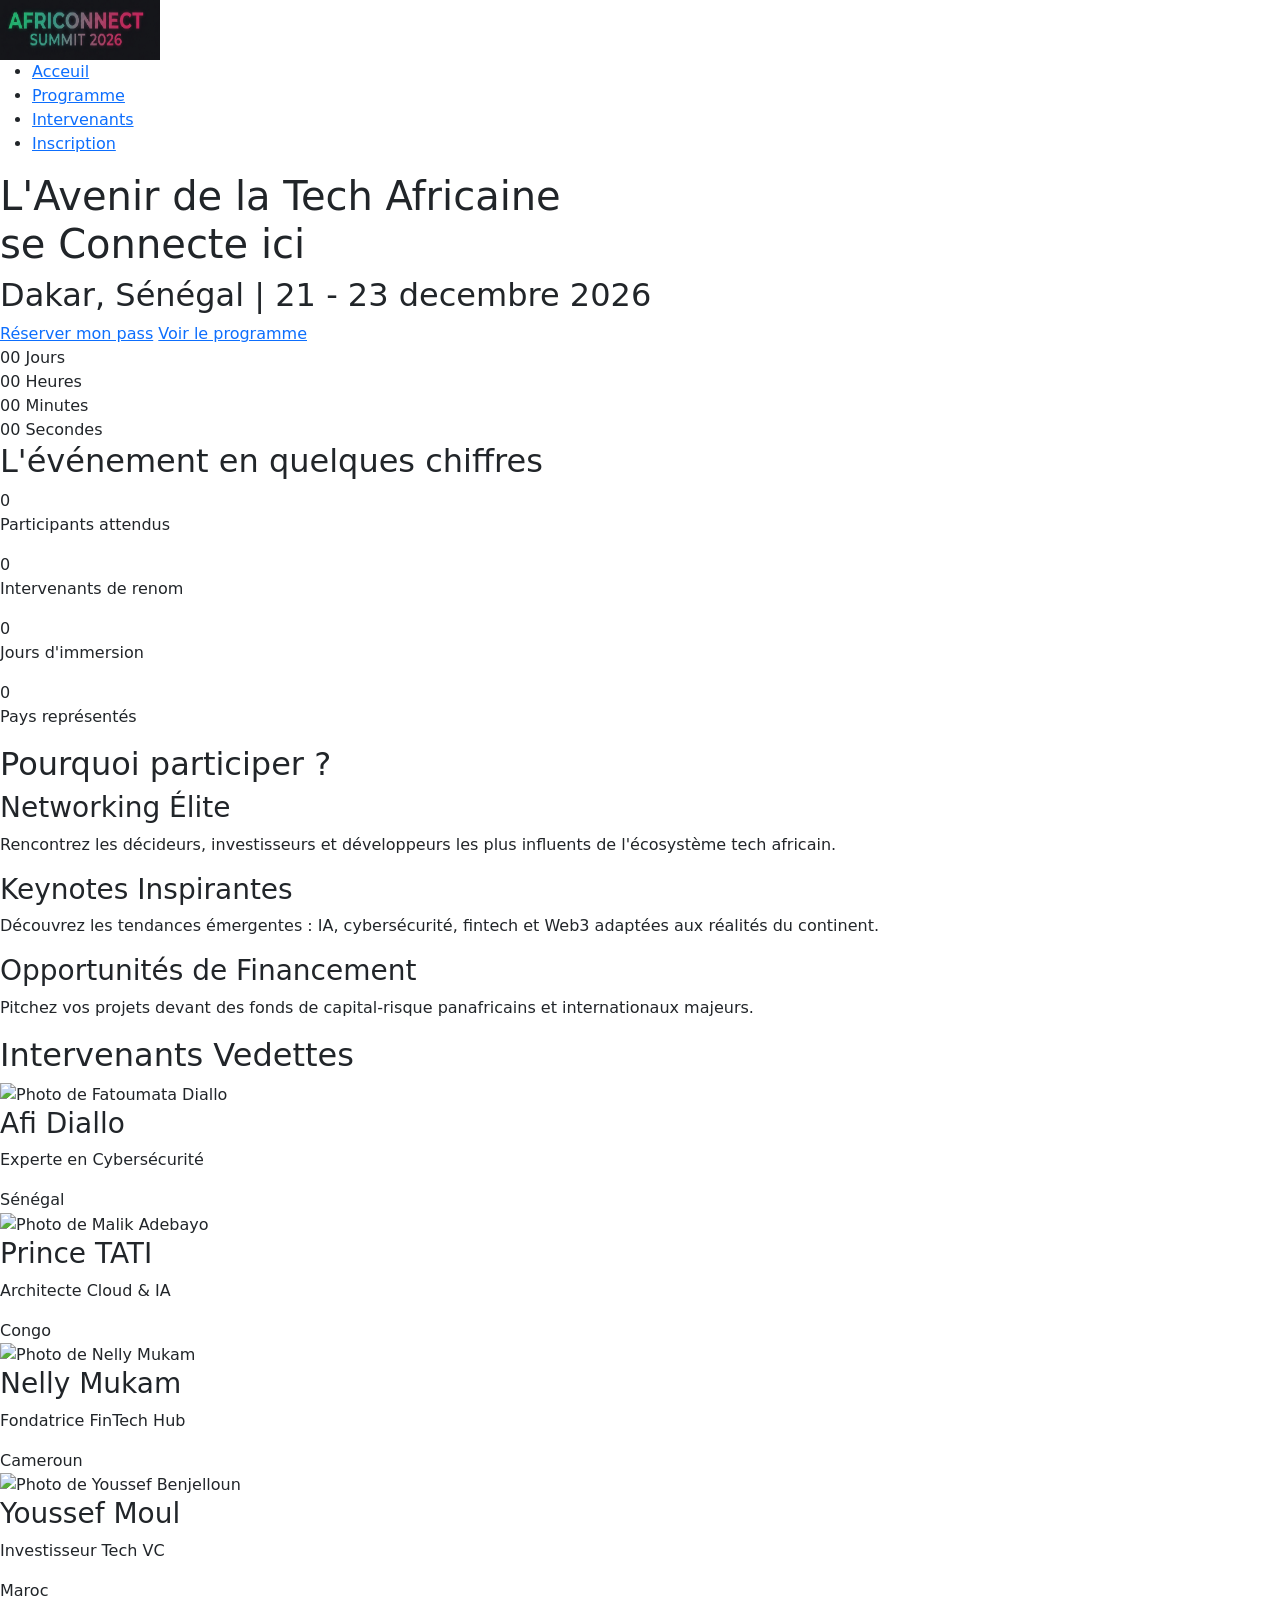
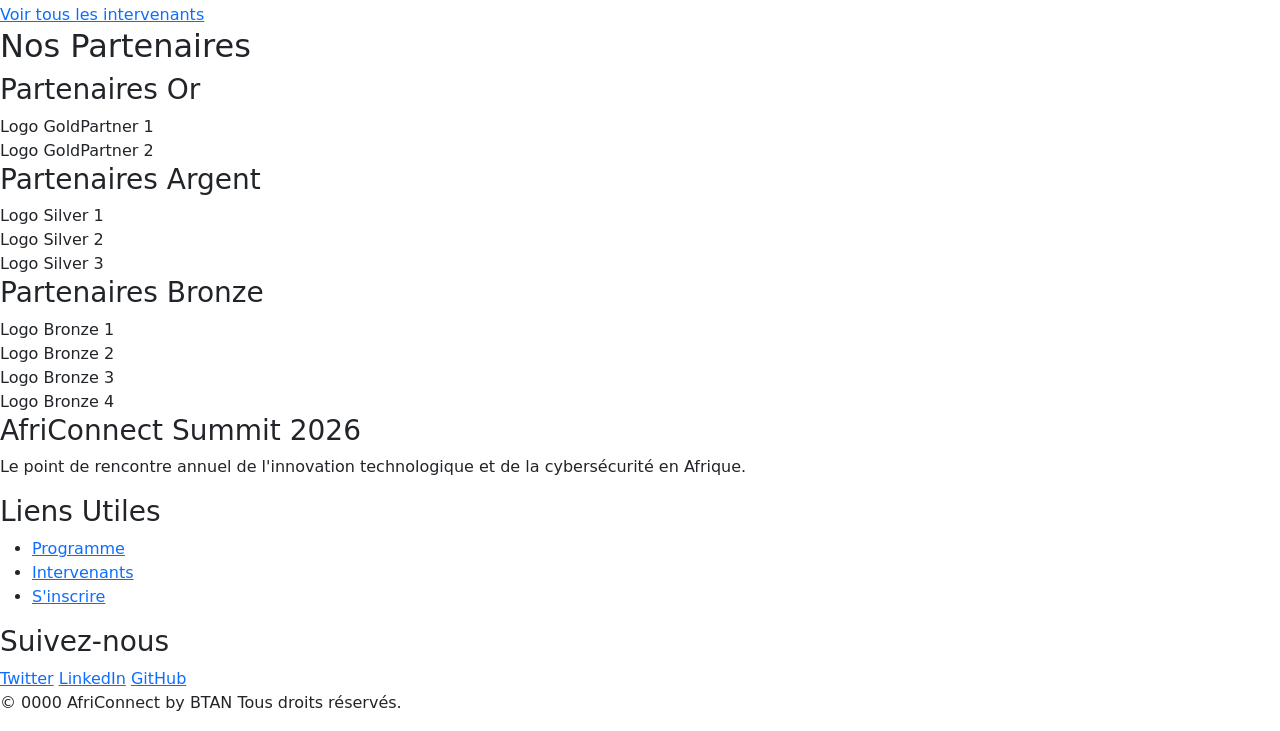
==== index.html @ 808950fd "Init : création du dépôt, arborescence des fichiers et  structure complète des 5 pages avec sections" ====
<!DOCTYPE html>
<html lang="fr">
<head>
    <meta charset="UTF-8">
    <meta name="viewport" content="width=device-width, initial-scale=1.0">
    <title>Document</title>
    <link href="https://cdn.jsdelivr.net/npm/bootstrap@5.3.8/dist/css/bootstrap.min.css" rel="stylesheet" integrity="sha384-sRIl4kxILFvY47J16cr9ZwB07vP4J8+LH7qKQnuqkuIAvNWLzeN8tE5YBujZqJLB" crossorigin="anonymous">
    <link rel="stylesheet" href="css/style.css">
    <link href="https://fonts.googleapis.com/css2?family=Bebas+Neue&family=Bitcount+Grid+Double:wght@100..900&family=Montserrat:ital,wght@0,100..900;1,100..900&display=swap" rel="stylesheet">
</head>
<body>
    <!-- Navbar -->
    <header >
        <img src="images/logo.png" width="160" height="60">
        <nav >
            <div >
                <ul>
                    <li><a href="index.html">Acceuil</a></li>
                    <li><a href="programme.html">Programme</a></li>
                    <li><a href="intervenants.html">Intervenants</a></li>
                    <li><a href="contact.html">Inscription</a></li>
                </ul>
            </div>
        </nav>
    </header>
    
    <!-- section heros -->
    <section>
       <div >
            <h1 >
                L'Avenir de la Tech Africaine <br>
                <span >se Connecte ici</span>
            </h1>
            
            <h2> Dakar, Sénégal | 21 - 23 decembre 2026</h2>
            
            <div >
                <a href="contact.html">Réserver mon pass</a>
                <a href="programme.html" >Voir le programme</a>
            </div>
            
            <div >
                <div >
                <span >00</span>
                <label>Jours</label>
            </div>
            <div >
                <span >00</span>
                <label>Heures</label>
            </div>
            <div >
                <span >00</span>
                <label>Minutes</label>
            </div>
            <div >
                <span >00</span>
                <label>Secondes</label>
            </div>
        </div>
    </section>

    <!-- section chiffre cles -->
    <section>
      <h2>L'événement en quelques chiffres</h2>
        <div>
            <div>
                <span class="stat-number" data-target="1200">0</span>
                <p>Participants attendus</p>
            </div>
            <div>
                <span class="stat-number" data-target="48">0</span>
                <p>Intervenants de renom</p>
            </div>
            <div>
                <span class="stat-number" data-target="3">0</span>
                <p>Jours d'immersion</p>
            </div>
            <div>
                <span class="stat-number" data-target="12">0</span>
                <p>Pays représentés</p>
            </div>
        </div>
    </section>

    <!-- section "pourquoi participer" -->
    <section>
       <h2>Pourquoi participer ?</h2>
       <div>
           <article class="scroll-reveal">
                <div>
                  <i></i>
                </div>
                <h3>Networking Élite</h3>
                <p>Rencontrez les décideurs, investisseurs et développeurs les plus influents de l'écosystème tech africain.</p>
            </article>

            <article class="scroll-reveal">
                <div>
                   <i></i>
                </div>
                <h3>Keynotes Inspirantes</h3>
                <p>Découvrez les tendances émergentes : IA, cybersécurité, fintech et Web3 adaptées aux réalités du continent.</p>
            </article>

            <article class="scroll-reveal">
                <div>
                   <i></i>
                </div>
                <h3>Opportunités de Financement</h3>
                <p>Pitchez vos projets devant des fonds de capital-risque panafricains et internationaux majeurs.</p>
            </article>

        </div>
    </section>

    <!-- section intervenants vedettes -->
    <section>
       <h2>Intervenants Vedettes</h2>
      
       <div>
            <article>
              <img src="placeholder-fatoumata.jpg" alt="Photo de Fatoumata Diallo">
              <h3>Afi Diallo</h3>
              <p>Experte en Cybersécurité</p>
              <span>Sénégal</span>
            </article>
  
            <article>
              <img src="placeholder-malik.jpg" alt="Photo de Malik Adebayo">
              <h3>Prince TATI</h3>
              <p>Architecte Cloud & IA</p>
              <span>Congo</span>
            </article>
  
            <article>
              <img src="placeholder-nelly.jpg" alt="Photo de Nelly Mukam">
              <h3>Nelly Mukam</h3>
              <p>Fondatrice FinTech Hub</p>
              <span>Cameroun</span>
            </article>
  
            <article>
              <img src="placeholder-youssef.jpg" alt="Photo de Youssef Benjelloun">
              <h3>Youssef Moul</h3>
              <p>Investisseur Tech VC</p>
              <span>Maroc</span>
            </article>
        </div>
  
        <div>
            <a href="intervenants.html">Voir tous les intervenants</a>
        </div>
    </section>

    <!-- section sponsors -->
    <section>
       <h2>Nos Partenaires</h2>
    
        <div>
           <h3>Partenaires Or</h3>
           <div>
               <div>Logo GoldPartner 1</div>
               <div>Logo GoldPartner 2</div>
            </div>
        </div>

        <div>
            <h3>Partenaires Argent</h3>
            <div>
                <div>Logo Silver 1</div>
                <div>Logo Silver 2</div>
                <div>Logo Silver 3</div>
            </div>
        </div>

        <div>
            <h3>Partenaires Bronze</h3>
            <div>
                <div>Logo Bronze 1</div>
                <div>Logo Bronze 2</div>
                <div>Logo Bronze 3</div>
                <div>Logo Bronze 4</div>
            </div>
        </div>
    </section>

    <!-- footer -->
    <footer>
        <div>
            <div>
                <h3>AfriConnect Summit 2026</h3>
                <p>Le point de rencontre annuel de l'innovation technologique et de la cybersécurité en Afrique.</p>
            </div>
    
            <div>
                <h3>Liens Utiles</h3>
                <ul>
                    <li><a href="programme.html">Programme</a></li>
                    <li><a href="intervenants.html">Intervenants</a></li>
                    <li><a href="inscription.html">S'inscrire</a></li>
                </ul>
            </div>
    
            <div>
                <h3>Suivez-nous</h3>
                <div>
                    <a href="#">Twitter</a>
                    <a href="#">LinkedIn</a>
                    <a href="#">GitHub</a>
                </div>
            </div>
        </div>
    
        <div>
            <p>&copy; <span id="currentYear">0000</span> AfriConnect by BTAN Tous droits réservés.</p>
        </div>
    </footer>

</body>
</html>
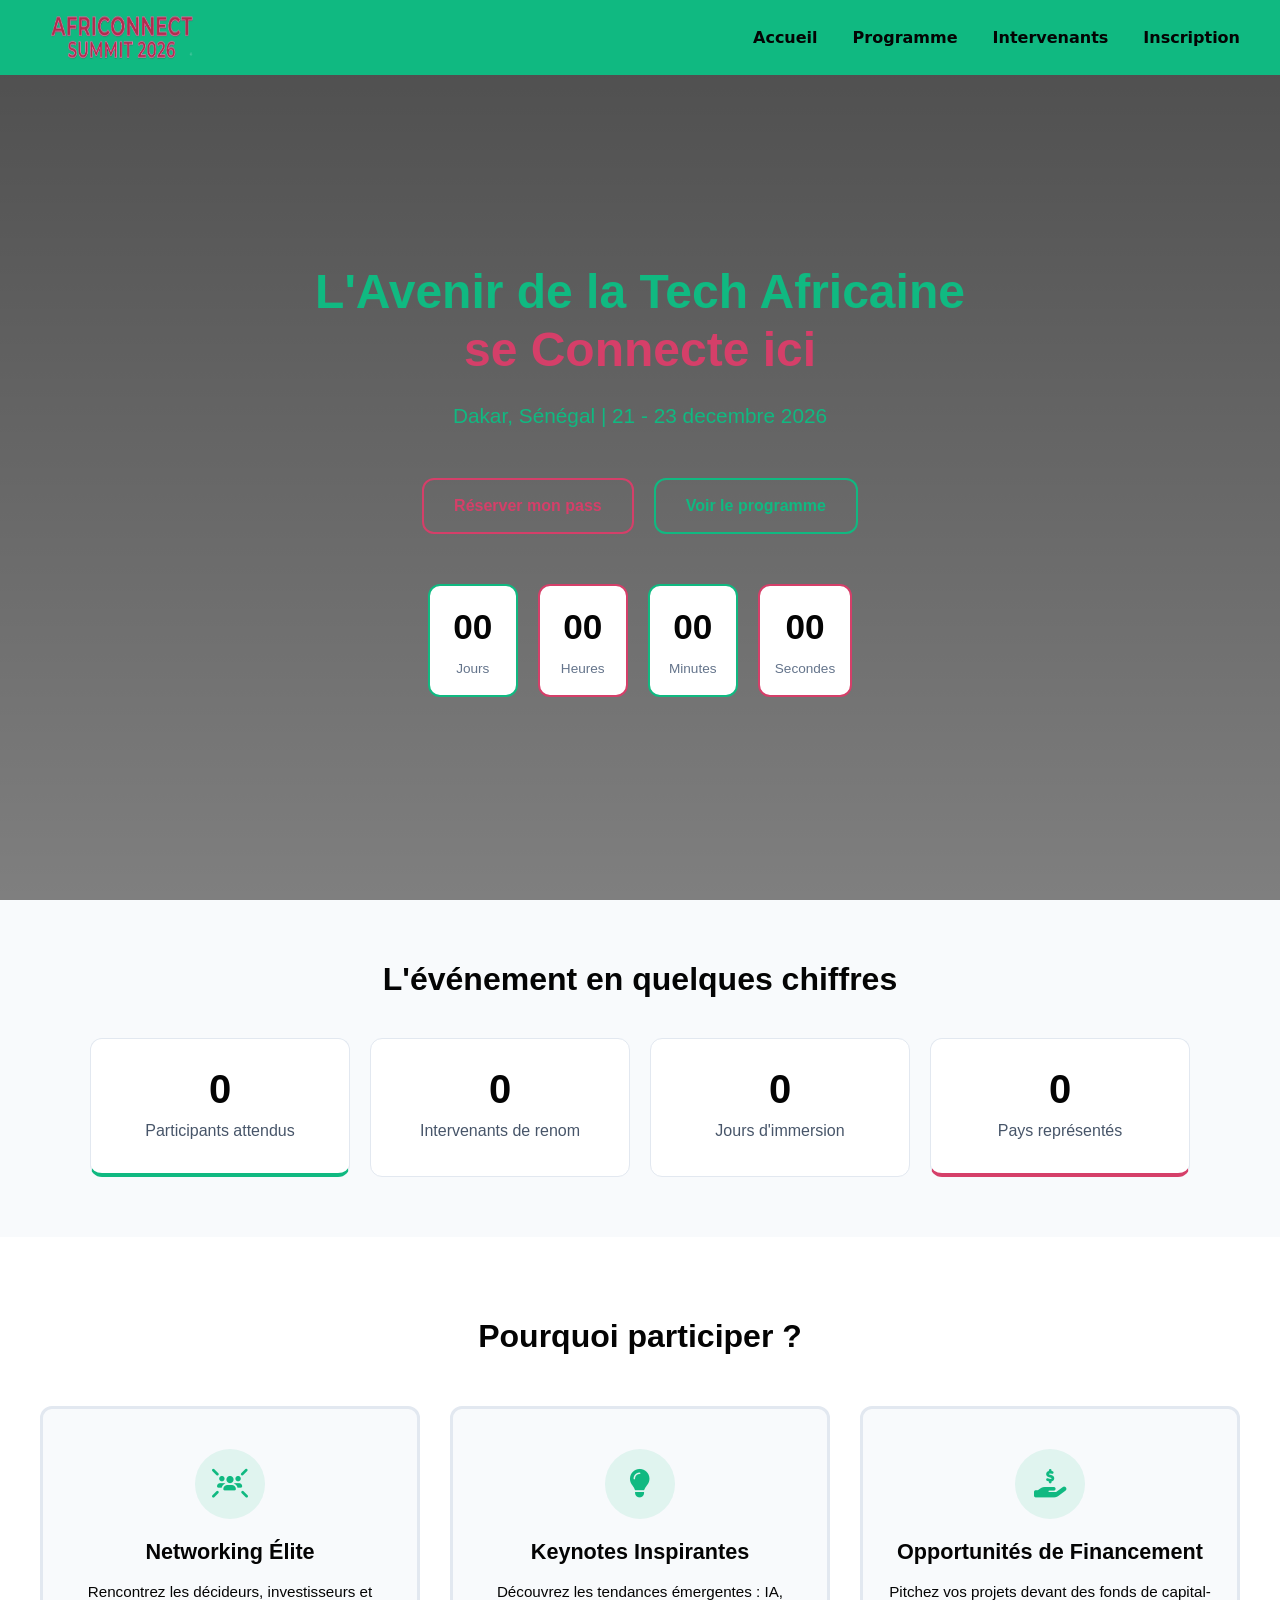
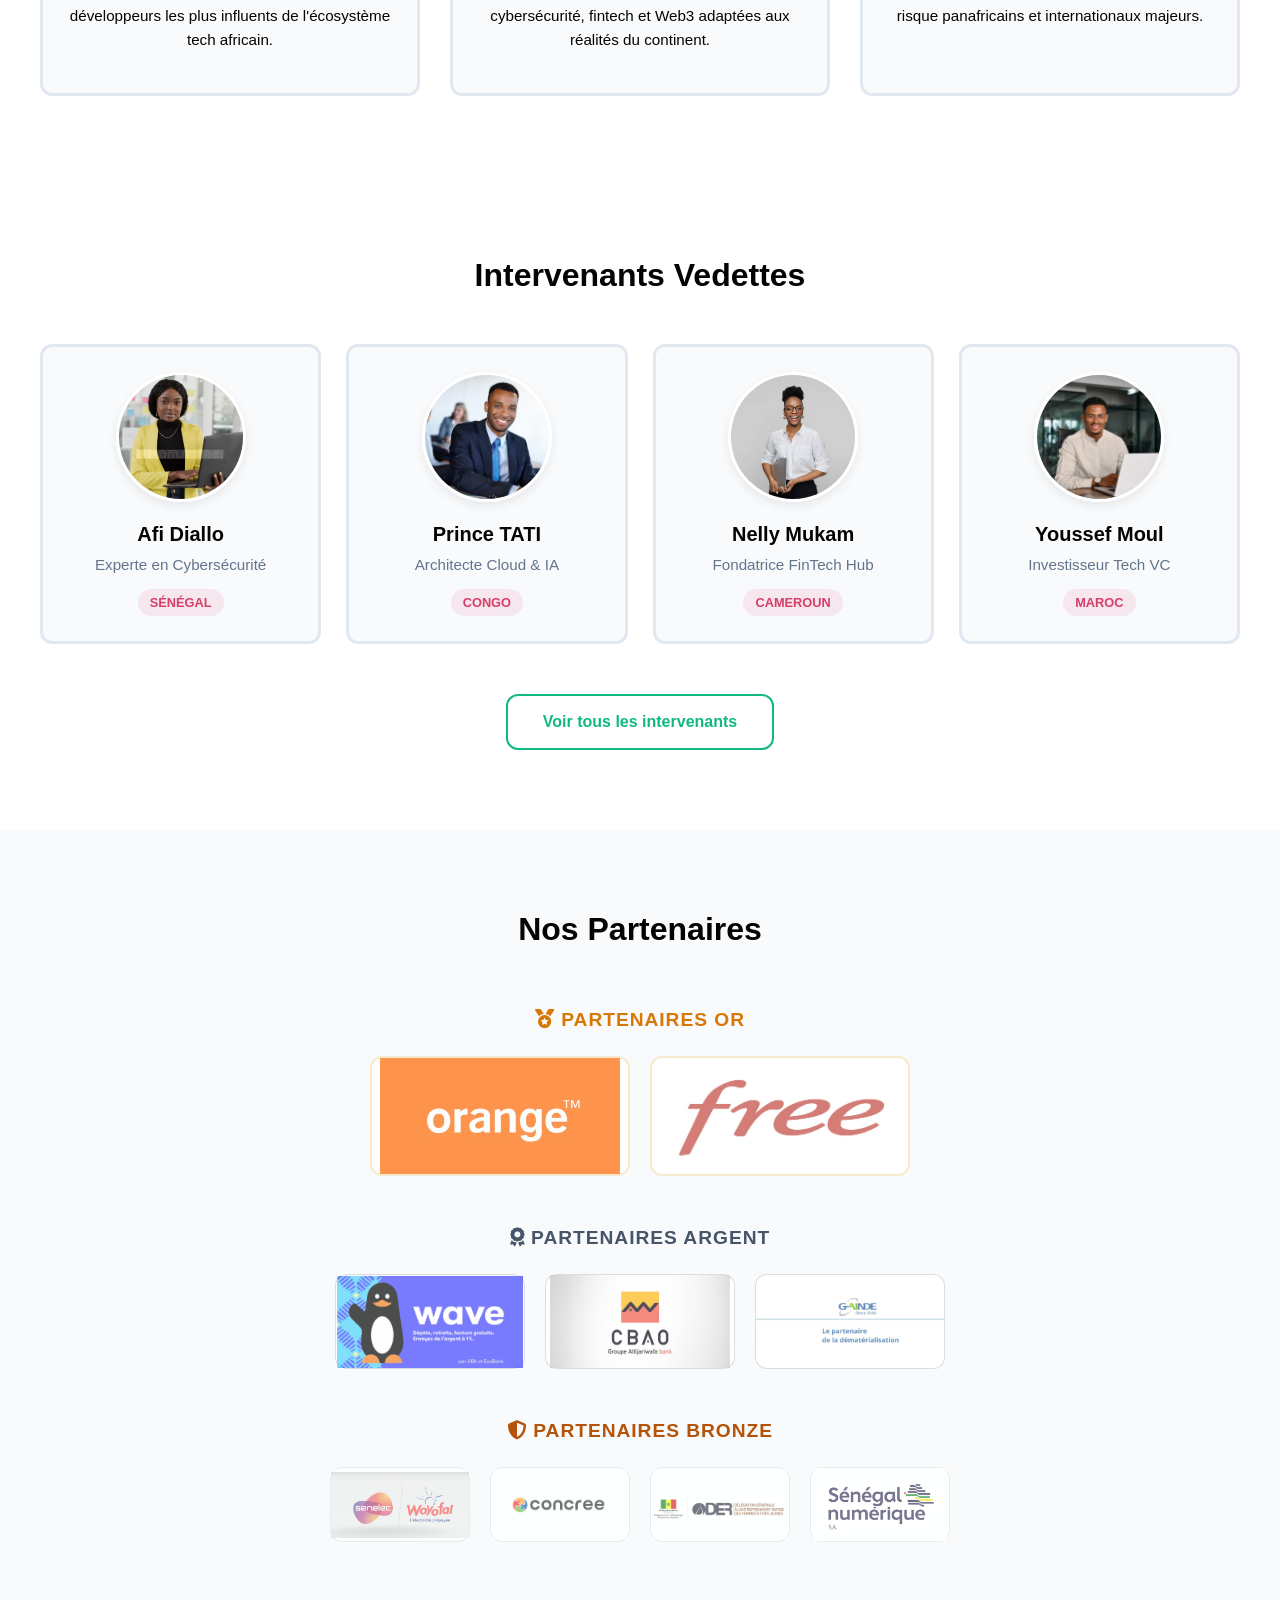
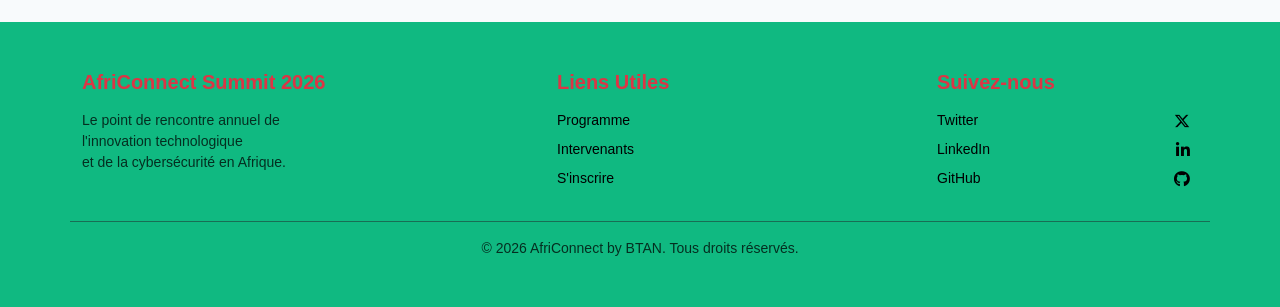
==== commit b315b9fc: "CSS : variables, typographie, styles de base,Bento Grid, sections hero et catégories, effets hover" ====
--- a/index.html
+++ b/index.html
@@ -1,21 +1,27 @@
 <!DOCTYPE html>
 <html lang="fr">
+
 <head>
     <meta charset="UTF-8">
     <meta name="viewport" content="width=device-width, initial-scale=1.0">
     <title>Document</title>
-    <link href="https://cdn.jsdelivr.net/npm/bootstrap@5.3.8/dist/css/bootstrap.min.css" rel="stylesheet" integrity="sha384-sRIl4kxILFvY47J16cr9ZwB07vP4J8+LH7qKQnuqkuIAvNWLzeN8tE5YBujZqJLB" crossorigin="anonymous">
+    <link href="https://cdn.jsdelivr.net/npm/bootstrap@5.3.8/dist/css/bootstrap.min.css" rel="stylesheet"
+        integrity="sha384-sRIl4kxILFvY47J16cr9ZwB07vP4J8+LH7qKQnuqkuIAvNWLzeN8tE5YBujZqJLB" crossorigin="anonymous">
     <link rel="stylesheet" href="css/style.css">
-    <link href="https://fonts.googleapis.com/css2?family=Bebas+Neue&family=Bitcount+Grid+Double:wght@100..900&family=Montserrat:ital,wght@0,100..900;1,100..900&display=swap" rel="stylesheet">
+    <link
+        href="https://fonts.googleapis.com/css2?family=Bebas+Neue&family=Bitcount+Grid+Double:wght@100..900&family=Montserrat:ital,wght@0,100..900;1,100..900&display=swap"
+        rel="stylesheet">
+    <link rel="stylesheet" href="https://cdnjs.cloudflare.com/ajax/libs/font-awesome/6.6.0/css/all.min.css">
 </head>
+
 <body>
     <!-- Navbar -->
-    <header >
+    <header>
         <img src="images/logo.png" width="160" height="60">
-        <nav >
-            <div >
+        <nav>
+            <div>
                 <ul>
-                    <li><a href="index.html">Acceuil</a></li>
+                    <li><a href="index.html">Accueil</a></li>
                     <li><a href="programme.html">Programme</a></li>
                     <li><a href="intervenants.html">Intervenants</a></li>
                     <li><a href="contact.html">Inscription</a></li>
@@ -23,88 +29,103 @@
             </div>
         </nav>
     </header>
-    
+
     <!-- section heros -->
-    <section>
-       <div >
-            <h1 >
+    <section class="hero-section">
+        <video autoplay loop muted playsinline class="hero-video-bg">
+            <source src="images/videos.mp4" type="video/mp4">
+            Votre navigateur ne supporte pas les vidéos HTML5.
+        </video>
+        <div class="hero-overlay"></div>
+
+        <div class="hero-container">
+            <h1 class="titre">
                 L'Avenir de la Tech Africaine <br>
-                <span >se Connecte ici</span>
+                <span class="soustitre">se Connecte ici</span>
             </h1>
-            
-            <h2> Dakar, Sénégal | 21 - 23 decembre 2026</h2>
-            
-            <div >
-                <a href="contact.html">Réserver mon pass</a>
-                <a href="programme.html" >Voir le programme</a>
-            </div>
-            
-            <div >
-                <div >
-                <span >00</span>
-                <label>Jours</label>
-            </div>
-            <div >
-                <span >00</span>
-                <label>Heures</label>
-            </div>
-            <div >
-                <span >00</span>
-                <label>Minutes</label>
-            </div>
-            <div >
-                <span >00</span>
-                <label>Secondes</label>
+
+            <h2 class="date "> Dakar, Sénégal | 21 - 23 decembre 2026</h2>
+
+            <div class="btns">
+                <a href="contact.html" class="btn btn1">Réserver mon pass</a>
+                <a href="programme.html" class="btn btn2">Voir le programme</a>
+            </div>
+
+            <div class="compteur">
+                <div class="box">
+                    <span class="number">00</span>
+                    <label class="label">Jours</label>
+                </div>
+
+                <div class="box">
+                    <span class="number">00</span>
+                    <label class="label">Heures</label>
+                </div>
+
+                <div class="box">
+                    <span class="number">00</span>
+                    <label class="label">Minutes</label>
+                </div>
+
+                <div class="box">
+                    <span class="number">00</span>
+                    <label class="label">Secondes</label>
+                </div>
             </div>
         </div>
     </section>
 
     <!-- section chiffre cles -->
-    <section>
-      <h2>L'événement en quelques chiffres</h2>
-        <div>
-            <div>
+    <section class="stats-section">
+        <h2 class="stats-titre">L'événement en quelques chiffres</h2>
+        <div class="stats-grid">
+            <div class="stat-card">
                 <span class="stat-number" data-target="1200">0</span>
-                <p>Participants attendus</p>
-            </div>
-            <div>
+                <p class="stat-label">Participants attendus</p>
+            </div>
+
+            <div class="stat-card">
                 <span class="stat-number" data-target="48">0</span>
-                <p>Intervenants de renom</p>
-            </div>
-            <div>
+                <p class="stat-label">Intervenants de renom</p>
+            </div>
+
+            <div class="stat-card">
                 <span class="stat-number" data-target="3">0</span>
-                <p>Jours d'immersion</p>
-            </div>
-            <div>
+                <p class="stat-label">Jours d'immersion</p>
+            </div>
+
+            <div class="stat-card">
                 <span class="stat-number" data-target="12">0</span>
-                <p>Pays représentés</p>
+                <p class="stat-label">Pays représentés</p>
             </div>
         </div>
     </section>
 
     <!-- section "pourquoi participer" -->
-    <section>
-       <h2>Pourquoi participer ?</h2>
-       <div>
-           <article class="scroll-reveal">
-                <div>
-                  <i></i>
+    <section class="why-section">
+        <h2 class="why-titre">Pourquoi participer ?</h2>
+        <div class="why-flex-container">
+            <article class="scroll-reveal">
+                <div class="icon-wrapper">
+                    <i class="fa-solid fa-users-rays"></i>
                 </div>
                 <h3>Networking Élite</h3>
-                <p>Rencontrez les décideurs, investisseurs et développeurs les plus influents de l'écosystème tech africain.</p>
+                <p>Rencontrez les décideurs, investisseurs et développeurs les plus influents de l'écosystème tech
+                    africain.</p>
             </article>
 
             <article class="scroll-reveal">
-                <div>
-                   <i></i>
+                <div class="icon-wrapper">
+                    <i class="fa-solid fa-lightbulb"></i>
                 </div>
                 <h3>Keynotes Inspirantes</h3>
-                <p>Découvrez les tendances émergentes : IA, cybersécurité, fintech et Web3 adaptées aux réalités du continent.</p>
+                <p>Découvrez les tendances émergentes : IA, cybersécurité, fintech et Web3 adaptées aux réalités du
+                    continent.</p>
             </article>
 
             <article class="scroll-reveal">
-                <div>
-                   <i></i>
+                <div class="icon-wrapper">
+                    <i class="fa-solid fa-hand-holding-dollar"></i>
                 </div>
                 <h3>Opportunités de Financement</h3>
                 <p>Pitchez vos projets devant des fonds de capital-risque panafricains et internationaux majeurs.</p>
@@ -114,107 +135,158 @@
     </section>
 
     <!-- section intervenants vedettes -->
-    <section>
-       <h2>Intervenants Vedettes</h2>
-      
-       <div>
-            <article>
-              <img src="placeholder-fatoumata.jpg" alt="Photo de Fatoumata Diallo">
-              <h3>Afi Diallo</h3>
-              <p>Experte en Cybersécurité</p>
-              <span>Sénégal</span>
-            </article>
-  
-            <article>
-              <img src="placeholder-malik.jpg" alt="Photo de Malik Adebayo">
-              <h3>Prince TATI</h3>
-              <p>Architecte Cloud & IA</p>
-              <span>Congo</span>
-            </article>
-  
-            <article>
-              <img src="placeholder-nelly.jpg" alt="Photo de Nelly Mukam">
-              <h3>Nelly Mukam</h3>
-              <p>Fondatrice FinTech Hub</p>
-              <span>Cameroun</span>
-            </article>
-  
-            <article>
-              <img src="placeholder-youssef.jpg" alt="Photo de Youssef Benjelloun">
-              <h3>Youssef Moul</h3>
-              <p>Investisseur Tech VC</p>
-              <span>Maroc</span>
-            </article>
-        </div>
-  
-        <div>
-            <a href="intervenants.html">Voir tous les intervenants</a>
+    <section class="speakers-section">
+        <h2 class="speakers-titre">Intervenants Vedettes</h2>
+
+        <div class="speakers-grid">
+            <article class="speaker-card">
+                <div class="speaker-img-container">
+                    <img src="images/afi.png" alt="Photo de Afi Diallo">
+                </div>
+                <h3 class="speaker-name">Afi Diallo</h3>
+                <p class="speaker-role">Experte en Cybersécurité</p>
+                <span class="speaker-country">Sénégal</span>
+            </article>
+
+            <article class="speaker-card">
+                <div class="speaker-img-container">
+                    <img src="images/prince.png" alt="Photo de Prince TATI">
+                </div>
+                <h3 class="speaker-name">Prince TATI</h3>
+                <p class="speaker-role">Architecte Cloud & IA</p>
+                <span class="speaker-country">Congo</span>
+            </article>
+
+            <article class="speaker-card">
+                <div class="speaker-img-container">
+                    <img src="images/nelly.png" alt="Photo de Nelly Mukam">
+                </div>
+                <h3 class="speaker-name">Nelly Mukam</h3>
+                <p class="speaker-role">Fondatrice FinTech Hub</p>
+                <span class="speaker-country">Cameroun</span>
+            </article>
+
+            <article class="speaker-card">
+                <div class="speaker-img-container">
+                    <img src="images/youssef.png" alt="Photo de Youssef Moul">
+                </div>
+                <h3 class="speaker-name">Youssef Moul</h3>
+                <p class="speaker-role">Investisseur Tech VC</p>
+                <span class="speaker-country">Maroc</span>
+            </article>
+        </div>
+
+        <div class="speakers-action">
+            <a href="intervenants.html" class="btn-speakers">Voir tous les intervenants</a>
         </div>
     </section>
 
     <!-- section sponsors -->
-    <section>
-       <h2>Nos Partenaires</h2>
-    
-        <div>
-           <h3>Partenaires Or</h3>
-           <div>
-               <div>Logo GoldPartner 1</div>
-               <div>Logo GoldPartner 2</div>
-            </div>
-        </div>
-
-        <div>
-            <h3>Partenaires Argent</h3>
-            <div>
-                <div>Logo Silver 1</div>
-                <div>Logo Silver 2</div>
-                <div>Logo Silver 3</div>
-            </div>
-        </div>
-
-        <div>
-            <h3>Partenaires Bronze</h3>
-            <div>
-                <div>Logo Bronze 1</div>
-                <div>Logo Bronze 2</div>
-                <div>Logo Bronze 3</div>
-                <div>Logo Bronze 4</div>
-            </div>
-        </div>
-    </section>
-
+    <section class="partners-section">
+        <h2 class="partners-main-titre">Nos Partenaires</h2>
+
+        <div class="partners-container">
+
+            <div class="partner-tier tier-gold">
+                <h3 class="tier-titre"><i class="fa-solid fa-medal"></i> Partenaires Or</h3>
+                <div class="logo-wrapper">
+                    <div class="partner-logo">
+                        <img src="images/or1.png" alt="Logo Orange Sénégal">
+                    </div>
+                    <div class="partner-logo">
+                        <img src="images/or2.png" alt="Logo Free Sénégal">
+                    </div>
+                </div>
+            </div>
+
+            <div class="partner-tier tier-silver">
+                <h3 class="tier-titre"><i class="fa-solid fa-award"></i> Partenaires Argent</h3>
+                <div class="logo-wrapper">
+                    <div class="partner-logo">
+                        <img src="images/arg1.png" alt="Logo Wave Sénégal">
+                    </div>
+                    <div class="partner-logo">
+                        <img src="images/arg2.png" alt="Logo CBAO Groupe">
+                    </div>
+                    <div class="partner-logo">
+                        <img src="images/arg3.png" alt="Logo Gainde 2000">
+                    </div>
+                </div>
+            </div>
+
+            <div class="partner-tier tier-bronze">
+                <h3 class="tier-titre"><i class="fa-solid fa-shield-halved"></i> Partenaires Bronze</h3>
+                <div class="logo-wrapper">
+                    <div class="partner-logo">
+                        <img src="images/brz1.png" alt="Logo Senelec">
+                    </div>
+                    <div class="partner-logo">
+                        <img src="images/brz2.png" alt="Logo concree">
+                    </div>
+                    <div class="partner-logo">
+                        <img src="images/brz3.png" alt="Logo der/jr">
+                    </div>
+                    <div class="partner-logo">
+                        <img src="images/brz4.png" alt="Logo senegal numerique">
+                    </div>
+                </div>
+            </div>
+
+        </div>
+    </section>
     <!-- footer -->
-    <footer>
-        <div>
-            <div>
-                <h3>AfriConnect Summit 2026</h3>
-                <p>Le point de rencontre annuel de l'innovation technologique et de la cybersécurité en Afrique.</p>
-            </div>
-    
-            <div>
-                <h3>Liens Utiles</h3>
-                <ul>
-                    <li><a href="programme.html">Programme</a></li>
-                    <li><a href="intervenants.html">Intervenants</a></li>
-                    <li><a href="inscription.html">S'inscrire</a></li>
-                </ul>
-            </div>
-    
-            <div>
-                <h3>Suivez-nous</h3>
-                <div>
-                    <a href="#">Twitter</a>
-                    <a href="#">LinkedIn</a>
-                    <a href="#">GitHub</a>
-                </div>
-            </div>
-        </div>
-    
-        <div>
-            <p>&copy; <span id="currentYear">0000</span> AfriConnect by BTAN Tous droits réservés.</p>
+    <footer class="w-100 py-5 main-footer text-black">
+        <div class="container border-bottom border-dark border-opacity-50 pb-4">
+            <div class="row g-4 justify-content-between">
+
+                <div class="col-md-4">
+                    <h3 class="h5 fw-bold mb-3 text-danger">AfriConnect Summit 2026</h3>
+                    <p class="small mb-0 opacity-75 fw-medium text-black">
+                        Le point de rencontre annuel de <br>
+                        l'innovation technologique <br>
+                        et de la cybersécurité en Afrique.
+                    </p>
+                </div>
+
+                <div class="col-md-3">
+                    <h3 class="h5 fw-bold mb-3 text-danger">Liens Utiles</h3>
+                    <ul class="list-unstyled mb-0 small fw-medium text-black">
+                        <li class="mb-2"><a href="programme.html"
+                                class="text-decoration-none text-black link-danger">Programme</a></li>
+                        <li class="mb-2"><a href="intervenants.html"
+                                class="text-decoration-none text-black link-danger">Intervenants</a></li>
+                        <li class="mb-2"><a href="contact.html"
+                                class="text-decoration-none text-black link-danger">S'inscrire</a></li>
+                    </ul>
+                </div>
+
+                <div class="col-md-3">
+                    <h3 class="h5 fw-bold mb-3 text-danger">Suivez-nous</h3>
+                    <div class="d-flex flex-column gap-2 small fw-medium">
+                        <a href="#" aria-label="Twitter X"
+                            class="text-decoration-none text-black d-flex align-items-center justify-content-between pe-2 link-danger">
+                            <span>Twitter</span> <i class="fa-brands fa-x-twitter fs-6"></i>
+                        </a>
+                        <a href="#" aria-label="LinkedIn"
+                            class="text-decoration-none text-black d-flex align-items-center justify-content-between pe-2 link-danger">
+                            <span>LinkedIn</span> <i class="fa-brands fa-linkedin-in fs-6"></i>
+                        </a>
+                        <a href="#" aria-label="GitHub"
+                            class="text-decoration-none text-black d-flex align-items-center justify-content-between pe-2 link-danger">
+                            <span>GitHub</span> <i class="fa-brands fa-github fs-6"></i>
+                        </a>
+                    </div>
+                </div>
+
+            </div>
+        </div>
+
+        <div class="container text-center pt-3 fw-medium text-black">
+            <p class="small mb-0 opacity-75">&copy; <span id="currentYear">2026</span> AfriConnect by BTAN. Tous droits
+                réservés.</p>
         </div>
     </footer>
 
 </body>
+
 </html>
--- a/css/style.css
+++ b/css/style.css
@@ -0,0 +1,1184 @@
+*{
+    margin: 0;
+}
+/* Importation de la police d'écriture 'Poppins et Monsterrat' depuis les serveurs Google Fonts */
+@import url('https://fonts.googleapis.com/css2?family=Poppins:wght@400;700&display=swap');
+/* Déclaration des six variables css dans root */
+:root{
+     --border-radius: 12px;
+     --text-align: center;
+     --secondary-color:rgb(4, 4, 4);
+     --font-size: 16px;
+     --bg-light: #f8fafc;  
+     --font-family: 'Segoe UI', Tahoma, Geneva, Verdana, sans-serif;
+     --bs-success: #10b981; 
+    --bs-danger: #d53f69;
+}
+
+header {
+    position: fixed;
+    top: 0;
+    left: 0;
+    width: 100%;
+    height: 75px;
+    background-color: var(--bs-success); /* Fond Vert Émeraude */
+    display: flex;
+    justify-content: space-between; /*image à gauche et nav à droite */
+    align-items: center;
+    padding: 0 40px;
+    opacity: 1;
+    z-index: 9999
+}
+
+/* Suppression des marges/paddings de la div intermédiaire si nécessaire */
+header nav div {
+    display: flex;
+    align-items: center;
+}
+
+/* Liste de navigation */
+header nav ul {
+    display: flex;
+    list-style: none;
+    margin: 0;
+    gap: 35px; /* Espace entre les liens */
+}
+
+/* Liens */
+header nav a {
+    color: var(--secondary-color); /* Texte Noir */
+    text-decoration: none;
+    font-weight: 700;
+    font-size: var(--font-size);
+}
+
+/* Effet au survol des liens */
+header nav a:hover {
+    color: var(--bs-danger);
+}
+
+/* SECTION HERO - AFRICONNECT SUMMIT */
+/* Animation d'apparition globale */
+@keyframes fadeInUp {
+    from {
+        opacity: 0;
+        transform: translateY(30px);
+    }
+    to {
+        opacity: 1;
+        transform: translateY(0);
+    }
+}
+
+.hero-section {
+    min-height: 100vh;
+    display: flex;
+    justify-content: center;
+    align-items: center;
+    text-align: var(--text-align, center);
+    padding: 100px 20px 40px 20px; /* Le padding-top évite la superposition avec la navbar fixe */
+    font-family: var(--font-family, sans-serif);
+}
+
+.hero-container {
+    max-width: 900px;
+    width: 100%;
+    /* Application de l'animation au conteneur principal */
+    animation: fadeInUp 1s ease-out forwards;    
+}
+
+/* Styles des titres */
+.titre {
+    font-size: 3rem;
+    color: var(--bs-success);
+    margin-bottom: 15px;
+    line-height: 1.2;
+    font-weight: bold;
+}
+
+.soustitre {
+    color: var(--bs-danger); 
+    font-weight: bold;
+}
+
+.date {
+    font-size: 1.3rem;
+    color: var(--bs-success);
+    font-weight: 500;
+    margin-bottom: 40px;
+    padding: 10px;
+}
+
+/* Bloc Boutons CTA */
+.btns {
+    display: flex;
+    justify-content: center;
+    gap: 20px;
+    margin-bottom: 50px;
+}
+
+.btn {
+    display: inline-block;
+    padding: 14px 30px;
+    font-size: 1rem;
+    font-weight: 600;
+    text-decoration: none;
+    border-radius: var(--border-radius);
+    transition: all 0.2s ease;
+}
+
+/* Bouton Réserver mon pass (Rose) */
+.btn1 {
+    background-color: transparent;
+    color: var(--bs-danger);
+    border: 2px solid var(--bs-danger);
+}
+
+.btn1:hover {
+   background-color: var(--bs-danger);
+    color: #ffffff;
+    transform: translateY(-2px);
+}
+
+/* Bouton Voir le programme (Vert Émeraude) */
+.btn2 {
+    background-color: transparent;
+    color: var(--bs-success);
+    border: 2px solid var(--bs-success);
+}
+
+.btn2:hover {
+    background-color: var(--accent-color);
+    color: #ffffff;
+    transform: translateY(-2px);
+}
+
+/* Section Compte à Rebours (Boxes) */
+.compteur {
+    display: flex;
+    justify-content: center;
+    gap: 20px;
+    flex-wrap: wrap;
+}
+
+.box {
+    background-color: #ffffff;
+    border: 1px solid #e2e8f0;
+    border-radius: var(--border-radius,);
+    min-width: 90px;
+    padding: 15px;
+    display: flex;
+    flex-direction: column;
+    align-items: center;
+    border-bottom: 3px solid var(--bs-success); 
+}
+
+/* Bordure pour jours(1) et minutes (3) */
+.box:nth-child(1),
+.box:nth-child(3) {
+    border: 2px solid var(--bs-success);
+}
+
+/* Bordure pour heures (2e) et Secondes (4e) */
+.box:nth-child(2),
+.box:nth-child(4) {
+    border: 2px solid var(--bs-danger);
+}
+
+.number {
+    font-size: 2.2rem;
+    font-weight: bold;
+    color: var(--secondary-color);
+}
+
+.label {
+    font-size: 0.85rem;
+    color: #64748b;
+    margin-top: 5px;
+}
+/* background en video */
+/* Vidéo en plein écran  */
+.hero-video-bg {
+    position: absolute;
+    top: 0;
+    left: 0;
+    width: 100%;
+    height: 100%;
+    object-fit: cover; /* Recadre proprement sans déformer */
+}
+
+/* Masque sombre pour un excellent contraste */
+.hero-overlay {
+    position: absolute;
+    top: 0;
+    left: 0;
+    width: 100%;
+    height: 100%;
+    background: linear-gradient(to bottom, rgba(0, 0, 0, 0.7),  rgba(0, 0, 0, 0.5) ); /* Un peu plus sombre en haut pour la lisibilité de la navbar */
+}
+
+/* Section Statistiques - CSS GRID RESPONSIVE */
+
+.stats-section {
+    padding: 60px 20px;
+    background-color: var(--bg-light,);
+    text-align: var(--text-align);
+    font-family: var(--font-family);
+}
+
+.stats-titre {
+    font-size: 2rem;
+    color: var(--secondary-color);
+    margin-bottom: 40px;
+    font-weight: 700;
+}
+
+/*  Configuration de la Grille Principale */
+.stats-grid {
+    display: grid;
+    grid-template-columns: repeat(4, 1fr); 
+    gap: 20px;
+    max-width: 1100px;
+    margin: 0 auto;
+}
+
+/*  Style individuel de chaque carte statistique */
+.stat-card {
+    background: #ffffff;
+    padding: 30px 20px;
+    border-radius: var(--border-radius);
+    border: 1px solid #e2e8f0;
+}
+
+.stat-card:hover {
+    transform: translateY(-5px);
+}
+
+/* Rappels de couleurs  */
+.stat-card:first-child {
+    border-bottom: 4px solid var(--bs-success); 
+}
+.stat-card:last-child {
+    border-bottom: 4px solid var(--bs-danger);
+}
+
+/* Style des grands chiffres */
+.stat-number {
+    display: block;
+    font-size: 2.5rem;
+    font-weight: 700;
+    color: var(--secondary-color);
+    line-height: 1;
+    margin-bottom: 10px;
+}
+
+/* Style des textes sous les chiffres */
+.stat-label {
+    font-size: 1rem;
+    color: #475569;
+    margin: 0;
+    font-weight: 500;
+}
+
+
+/* Section Argument - FLEXBOX */
+
+.why-section {
+    padding: 80px 20px;
+    background-color: #ffffff;
+    text-align: var(--text-align);
+    font-family: var(--font-family);
+}
+
+.why-titre {
+    font-size: 2rem;
+    color: var(--secondary-color, #040404);
+    margin-bottom: 50px;
+    font-weight: 700;
+}
+
+/* Conteneur Flexbox */
+.why-flex-container {
+    display: flex;
+    justify-content: center;
+    align-items: stretch; /* Aligne toutes les cartes à la même hauteur */
+    gap: 30px;
+    max-width: 1200px;
+    margin: 0 auto;
+}
+
+/* Style de chaque article (Carte) */
+.scroll-reveal {
+    flex: 1; /* Distribue l'espace équitablement (3 colonnes) */
+    background: var(--bg-light,);
+    padding: 40px 25px;
+    border-radius: var(--border-radius, 12px);
+    border: 3px solid #e2e8f0;
+    transition: transform 0.3s ease, box-shadow 0.3s ease;
+    display: flex;
+    flex-direction: column;
+    align-items: center;
+}
+
+.scroll-reveal:hover {
+    transform: translateY(-5px);
+    border-color: var(--bs-danger);
+}
+
+/*  Le cercle qui entoure l'icône */
+.icon-wrapper {
+    width: 70px;
+    height: 70px;
+    background-color: rgba(16, 185, 129, 0.1); /* Fond vert transparent */
+    border-radius: 50%;
+    display: flex;
+    justify-content: center;
+    align-items: center;
+    margin-bottom: 20px;
+}
+
+/* Style de l'icône Font Awesome */
+.icon-wrapper i {
+    font-size: 1.8rem;
+    color: var(--bs-success); /* Icône en vert émeraude */
+}
+
+.scroll-reveal h3 {
+    font-size: 1.35rem;
+    color: var(--secondary-color);
+    margin-bottom: 15px;
+    font-weight: 600;
+}
+
+.scroll-reveal p {
+    font-size: 0.95rem;
+    color: var(--secondary-color);
+    line-height: 1.6;
+    margin: 0;
+}
+
+/* Section Intervenants - CSS GRID et HOVER */
+
+.speakers-section {
+    padding: 80px 20px;
+    background-color: #ffffff;
+    text-align: var(--text-align);
+    font-family: var(--font-family);
+}
+
+.speakers-titre {
+    font-size: 2rem;
+    color: var(--secondary-color);
+    margin-bottom: 50px;
+    font-weight: 700;
+}
+
+/*  Structure de la Grille (4 colonnes) */
+.speakers-grid {
+    display: grid;
+    grid-template-columns: repeat(4, 1fr);
+    gap: 25px;
+    max-width: 1200px;
+    margin: 0 auto 50px auto;
+}
+
+/*  Style des Cartes Intervenants */
+.speaker-card {
+    background: var(--bg-light, #e7f0f8);
+    border: 3px solid #e2e8f0;
+    border-radius: var(--border-radius);
+    padding: 25px 20px;
+    display: flex;
+    flex-direction: column;
+    align-items: center;
+    overflow: hidden; /* Important pour garder l'effet zoom dans les limites de la carte */
+}
+
+/*  Gestion et Conteneur de l'Image */
+.speaker-img-container {
+    width: 130px;
+    height: 130px;
+    border-radius: 50%;
+    overflow: hidden;
+    margin-bottom: 20px;
+    border: 3px solid #ffffff;
+    box-shadow: 0 4px 10px rgba(0, 0, 0, 0.08);
+}
+
+.speaker-img-container img {
+    width: 100%;
+    height: 100%;
+    object-fit: cover;
+    transition: transform 0.4s ease; /* Fluidité du zoom */
+}
+
+/*  Noms et Titres */
+.speaker-name {
+    font-size: 1.25rem;
+    color: var(--secondary-color);
+    margin: 0 0 8px 0;
+    font-weight: 600;
+}
+
+.speaker-role {
+    font-size: 0.95rem;
+    color: #64748b;
+    margin: 0 0 12px 0;
+    font-weight: 500;
+}
+
+/*  Badge du Pays */
+.speaker-country {
+    font-size: 0.8rem;
+    font-weight: 600;
+    text-transform: uppercase;
+    padding: 4px 12px;
+    border-radius: 20px;
+    background-color: rgba(213, 63, 105, 0.1); /* Fond rose translucide */
+    color: var(--primary-color, #d53f69);
+}
+
+.speaker-card:hover {
+    transform: translateY(-8px);
+    border-color: var(--bs-success); 
+}
+
+/* Zoom avant sur la photo au survol de la carte */
+.speaker-card:hover .speaker-img-container img {
+    transform: scale(1.15);
+}
+
+/* Changer la couleur du badge pays au survol */
+.speaker-card:hover .speaker-country {
+    background-color: var(--bs-danger);
+    color: #ffffff;
+    transition: all 0.3s ease;
+}
+
+/* Bouton de direction (CTA)*/
+.speakers-action {
+    margin-top: 20px;
+}
+
+.btn-speakers {
+    display: inline-block;
+    padding: 14px 35px;
+    font-size: 1rem;
+    font-weight: 600;
+    text-decoration: none;
+    color: var(--bs-success);
+    border: 2px solid var(--bs-success);
+    border-radius: var(--border-radius);
+    transition: all 0.25s ease;
+}
+
+.btn-speakers:hover {
+    background-color: var(--bs-success);
+    color: #ffffff;
+    transform: translateY(-2px);
+}
+
+
+/*  Section Partenaires - FLEXBOX & NIVEAUX VISUELS */
+
+.partners-section {
+    padding: 80px 20px;
+    background-color: var(--bg-light);
+    text-align: var(--text-align, center);
+    font-family: var(--font-family, sans-serif);
+}
+
+.partners-main-titre {
+    font-size: 2rem;
+    color: var(--secondary-color);
+    margin-bottom: 60px;
+    font-weight: 700;
+}
+
+/* Alignement vertical des différents blocs de catégories */
+.partners-container {
+    display: flex;
+    flex-direction: column;
+    gap: 50px; /* Espace confortable entre Or, Argent et Bronze */
+    max-width: 1100px;
+    margin: 0 auto;
+}
+
+/* Structure  d'une catégorie */
+.partner-tier {
+    display: flex;
+    flex-direction: column;
+    align-items: center;
+}
+
+.tier-titre {
+    font-size: 1.2rem;
+    font-weight: 600;
+    margin-bottom: 25px;
+    text-transform: uppercase;
+    letter-spacing: 0.05em;
+}
+
+/*  Le conteneur Flexbox qui gère l'alignement des logos */
+.logo-wrapper {
+    display: flex;
+    justify-content: center;
+    align-items: center;
+    gap: 20px;
+    flex-wrap: wrap; /* Permet un retour à la ligne propre sur mobile */
+    width: 100%;
+}
+
+/* Style commun à tous les blocs de logos */
+.partner-logo {
+    background-color: #ffffff;
+    border: 1px solid #e2e8f0;
+    border-radius: var(--border-radius, 12px);
+    display: flex;
+    justify-content: center;
+    align-items: center;
+    font-weight: 600;
+    color: #64748b;
+    transition: all 0.3s ease;
+}
+
+.partner-logo:hover {
+    transform: translateY(-3px);
+}
+/* Comportement des images à l'intérieur */
+.partner-logo img {
+    max-width: 100%;
+    max-height: 100%;
+    object-fit: contain; /* Empêche l'image de se déformer */
+    opacity: 0.7;
+    transition: filter 0.3s ease, opacity 0.3s ease;
+}
+
+/* differenciation des tailles et bordures */
+/*  LOGOS OR : Très grands et valorisés */
+.tier-gold .tier-titre {
+    color: #d97706; /* Couleur dorée */
+}
+.tier-gold .partner-logo {
+    width: 260px;
+    height: 120px;
+    font-size: 1.1rem;
+    border: 2px solid rgba(217, 151, 6, 0.2);
+}
+.tier-gold .partner-logo:hover {
+    border-color: #d97706;
+}
+
+/*  LOGOS ARGENT : Taille standard équilibrée */
+.tier-silver .tier-titre {
+    color: #475569; /* Couleur argent / ardoise */
+}
+.tier-silver .partner-logo {
+    width: 190px;
+    height: 95px;
+    font-size: 0.95rem;
+    border: 1.5px solid rgba(71, 85, 105, 0.2);
+}
+.tier-silver .partner-logo:hover {
+    border-color: #475569;
+}
+
+/* LOGOS BRONZE : Plus petits et discrets */
+.tier-bronze .tier-titre {
+    color: #b45309; /* Couleur bronze / cuivre */
+}
+.tier-bronze .partner-logo {
+    width: 140px;
+    height: 75px;
+    font-size: 0.85rem;
+    opacity: 0.85; /* Légèrement en retrait visuel */
+}
+.tier-bronze .partner-logo:hover {
+    opacity: 1;
+    border-color: #b45309;
+}
+
+
+/* Footer  */
+.main-footer {
+    background-color: var(--accent-color, #10b981);
+    font-family: var(--font-family, sans-serif);
+}
+
+/* Intervenants.html*/
+
+/* Conteneur principal de la bannière */
+.ariane-banner {
+    background-color: #f8f3f3 ; 
+    width: 100% ;
+    padding: 40px 20px ;
+    box-sizing: border-box ;
+    display: block ;
+}
+
+/* Alignement du contenu au centre (max 1200px) */
+.ariane-container {
+    max-width: 1200px ;
+    margin: 0 auto ;
+}
+
+/* Style de la navigation du fil d'Ariane */
+.ariane-nav {
+    margin-bottom: 15px;
+    display: block ;
+}
+
+/* Force l'alignement horizontal ET supprime les puces/chiffres du <ol> */
+.ariane-links {
+    display: flex ;
+    padding-top: 80px
+}
+
+/* Style de chaque élément (li) du fil d'Ariane */
+.ariane-links li {
+    display: flex;
+    align-items: center ;
+    color: var(--secondary-color) ; 
+    font-size: 10 px;
+    font-weight: 700 ;
+}
+
+/* Style spécifique pour le lien cliquable (Accueil) */
+.ariane-links a {
+    color: var(--secondary-color);
+    text-decoration: none ;
+    transition: color 0.2s ease ;
+}
+
+/* Effet au survol du lien Accueil */
+.ariane-links a:hover {
+    color: var(--bs-danger) ; 
+}
+
+/*  Injection automatique du séparateur ">" uniquement ENTRE les éléments */
+.ariane-links li + li::before {
+    content: ">" ;
+    padding: 0 10px ;
+    color: var(--secondary-color);
+    font-weight: 600 ;
+}
+
+/* Style du Grand Titre (Rose) */
+.ariane-title {
+    color: var(--secondary-color) ;
+    font-size: 2rem ;
+    font-weight: 700 ;
+    text-align: center;
+}
+
+/* Style de la description */
+.ariane-desc {
+    color: var(--secondary-color);
+    font-size: 1.5rem ;
+    line-height: 1.5 ;
+    font-weight: 500 ;
+    margin: 0 ;
+    text-align: center;
+}
+/* Section filtrage & grille d'intervenants*/
+
+.speakers-filter-section {
+    width: 100%;
+    padding: 60px 20px;
+    background-color: var(--bg-light);
+    font-family: var(--font-family);
+}
+
+.section-container {
+    max-width: 1200px;
+    margin: 0 auto;
+}
+
+.speakers-filter-section .section-title {
+    color: var(--secondary-color);
+    font-size: 2.2rem;
+    font-weight: 700;
+    text-align: center;
+    margin-bottom: 35px;
+}
+
+/* --- Style des Boutons de Filtre --- */
+.filter-group {
+    display: flex;
+    justify-content: center;
+    flex-wrap: wrap;
+    gap: 12px;
+    margin-bottom: 50px;
+}
+
+.btn-filter {
+    background-color: transparent;
+    color: var(--secondary-color);
+    border: 2px solid var(--secondary-color);
+    padding: 10px 24px;
+    font-size: 0.95rem;
+    font-weight: 600;
+    border-radius: 50px;
+    cursor: pointer;
+    transition: all 0.25s ease;
+}
+
+.btn-filter:hover {
+    color: var(--bs-danger);
+    border-color: var(--bs-danger);
+}
+
+/*  Mise en evidence du bouton actif(Mise à jour via aria-pressed) */
+.btn-filter[aria-pressed="true"] {
+    background-color: var(--bs-danger);
+    border-color: var(--bs-danger);
+    color: #ffffff;
+    box-shadow: 0 4px 12px rgba(213, 63, 105, 0.25);
+}
+
+/* --- Alignement en Grille des Cartes (3 colonnes adaptatives) --- */
+.speaker-grid {
+    display: grid;
+    grid-template-columns: repeat(auto-fill, minmax(300px, 1fr));
+    gap: 30px;
+}
+
+/* Planning du jour  */
+.schedule-section {
+    width: 100%;
+    padding: 60px 20px;
+    box-sizing: border-box;
+    background-color: #ffffff;
+    font-family: var(--font-family);
+}
+
+.schedule-container {
+    max-width: 1200px;
+    margin: 0 auto;
+}
+
+/* --- Barre d'onglets (Navigation par jour) --- */
+.schedule-tabs {
+    display: flex;
+    justify-content: center;
+    border-bottom: 3px solid rgba(0, 0, 0, 0.08);
+    margin-bottom: 40px;
+    gap: 20px;
+}
+
+/* Boutons de base */
+.tab-button {
+    background-color: transparent;
+    color: rgba(0, 0, 0, 0.6);
+    border: none;
+    padding: 12px 30px;
+    font-size: 1.1rem;
+    font-weight: 700;
+    cursor: pointer;
+    position: relative;
+    bottom: -3px; /* Aligne avec la bordure inférieure */
+    transition: all 0.25s ease;
+}
+
+/* Effet au survol d'un onglet */
+.tab-button:hover {
+    color: var(--bs-danger);
+}
+
+/* MISE EN ÉVIDENCE DE L'ONGLET SÉLECTIONNÉ */
+.tab-button[aria-selected="true"] {
+    color: var(--bs-danger);
+    border-bottom: 3px solid var(--bs-danger); 
+}
+
+/* --- Gestion d'affichage dynamique via ARIA--- */
+.schedule-panel {
+    display: none; /* Cache tous les panels par défaut */
+}
+
+/* Affiche le panel lié à l'onglet sélectionné */
+.schedule-panel[aria-hidden="false"], 
+.schedule-panel:first-of-type {
+    display: block; /* Affiche le premier ou celui activé par le JS */
+}
+
+/* Pour que js gère l'affichage en modifiant simplement aria-selected / aria-hidden */
+.schedule-panel[style*="display: none"] {
+    display: none;
+}
+
+/* Titre interne de chaque jour */
+.panel-title {
+    color: #000000;
+    font-size: 1.5rem;
+    font-weight: 700;
+    margin-bottom: 25px;
+    border-left: 5px solid var(--bs-success); 
+    padding-left: 15px;
+}
+#panel-jour1 {
+    display: block;
+}
+/* Quand tu ajouteras le JS, il te suffira d'ajouter/retirer la classe "active" */
+.schedule-panel.active {
+    display: block ;
+}
+
+/* --- Tableaux responsive --- */
+.table-responsive {
+    width: 100%;
+    overflow-x: auto; /* Permet le swipe horizontal sur smartphone */
+    border-radius: 10px;
+    box-shadow: 0 4px 15px rgba(0, 0, 0, 0.04);
+}
+
+.schedule-table {
+    width: 100%;
+    border-collapse: collapse;
+    text-align: left;
+    background-color: #ffffff;
+    font-size: 0.95rem;
+}
+
+/* En-tête du tableau  */
+.schedule-table th {
+    background-color: var(--accent-color, #10b981);
+    color: #000000;
+    font-weight: 700;
+    padding: 16px 20px;
+    border: none;
+    font-size: 1rem;
+}
+
+/* Cellules globales */
+.schedule-table td {
+    padding: 18px 20px;
+    border-bottom: 1px solid rgba(0, 0, 0, 0.06);
+    vertical-align: middle;
+    color: #000000;
+}
+
+/* ALTERNANCE DE COULEUR DES LIGNES */
+.schedule-table tbody tr:nth-of-type(even) {
+    background-color: #f8fafc; 
+}
+
+/* Survol de ligne discret */
+.schedule-table tbody tr:hover {
+    background-color: rgba(213, 63, 105, 0.03); 
+}
+
+/* --- Largeurs et styles spécifiques des colonnes --- */
+.col-time {
+    font-weight: 700;
+    color: var(--bs-danger);
+    white-space: nowrap;
+    width: 15%;
+}
+
+.col-session {
+    font-weight: 500;
+    line-height: 1.5;
+    width: 45%;
+}
+
+.col-speaker {
+    font-weight: 600;
+    width: 20%;
+}
+
+.col-room {
+    font-style: italic;
+    color: rgba(0, 0, 0, 0.8);
+    width: 20%;
+}
+
+/* SECTION INSCRIPTION ET CONTACT (DEUX COLONNES & MAPS)*/
+
+.registration-section {
+    width: 100%;
+    padding: 60px 20px;
+    background-color: #f8fafc; /* Gris très doux pour détacher de l'en-tête */
+    box-sizing: border-box;
+    font-family: var(--font-family);
+}
+
+.registration-container {
+    max-width: 1200px;
+    margin: 0 auto;
+    display: flex;
+    gap: 50px; /* Espace entre la colonne formulaire et la colonne cartes */
+    flex-wrap: wrap; /* S'empile sur mobile */
+}
+
+/* --- Colonnes --- */
+.form-column {
+    flex: 1 1 550px; /* Prend plus de place, minimum 550px */
+    background: #ffffff;
+    padding: 40px;
+    border-radius: 12px;
+    box-shadow: 0 4px 20px rgba(0, 0, 0, 0.05);
+}
+
+.info-column {
+    flex: 1 1 400px; /* Plus compact pour les infos et la carte */
+    display: flex;
+    flex-direction: column;
+    justify-content: space-between;
+}
+
+/* --- Titres --- */
+.section-title-form {
+    font-size: 1.8rem;
+    color: var(--bs-success);
+    margin-bottom: 25px;
+    font-weight: 700;
+}
+
+.section-title-info {
+    font-size: 1.8rem;
+    color: var(--bs-danger);
+    margin-bottom: 25px;
+    font-weight: 700;
+}
+
+/* --- Style des champs du Formulaire --- */
+.form-group {
+    margin-bottom: 20px;
+    display: flex;
+    flex-direction: column;
+    gap: 8px;
+}
+
+.form-group label {
+    font-weight: 600;
+    font-size: 0.95rem;
+    color: #000000;
+}
+
+.form-group input,
+.form-group select,
+.form-group textarea {
+    width: 100%;
+    padding: 12px 15px;
+    border: 1px solid rgba(0, 0, 0, 0.15);
+    border-radius: 8px;
+    font-size: 0.95rem;
+    font-family: inherit;
+    transition: border-color 0.25s ease, box-shadow 0.25s ease;
+}
+
+/* Focus actif (Vert émeraude) */
+.form-group input:focus,
+.form-group select:focus,
+.form-group textarea:focus {
+    outline: none;
+    border-color: var(--accent-color, #10b981);
+    box-shadow: 0 0 0 3px rgba(16, 185, 129, 0.15);
+}
+
+/* Bouton de validation (Rose magenta) */
+.btn-submit {
+    width: 100%;
+    padding: 14px;
+    background-color: var(--bs-danger);
+    color: #ffffff;
+    border: none;
+    border-radius: 8px;
+    font-size: 1.05rem;
+    font-weight: 700;
+    cursor: pointer;
+    transition: background-color 0.25s ease;
+}
+
+.btn-submit:hover {
+    background-color: #be2e54; /* Rose plus foncé au survol */
+}
+
+/* Message de validation (Succès) caché par défaut */
+.success-message {
+    display: none; /* Ton JS le passera en "display: block" lors de la soumission */
+    margin-top: 20px;
+    padding: 15px;
+    background-color: rgba(16, 185, 129, 0.15);
+    border-left: 5px solid var(--bs-success);
+    color: #0d7752;
+    font-weight: 600;
+    border-radius: 4px;
+}
+
+/* --- Informations de contact (Détails) --- */
+.contact-details {
+    display: flex;
+    flex-direction: column;
+    gap: 20px;
+    margin-bottom: 100px;
+}
+
+.contact-item {
+    display: flex;
+    align-items: flex-start;
+    gap: 15px;
+}
+
+.contact-item i {
+    font-size: 1.25rem;
+    color: var(--bs-success);
+    padding-top: 3px;
+}
+
+.contact-item strong {
+    display: block;
+    font-size: 0.95rem;
+    color: #000000;
+    margin-bottom: 4px;
+}
+
+.contact-item p, 
+.contact-item a {
+    margin: 0;
+    font-size: 0.95rem;
+    color: rgba(0, 0, 0, 0.8);
+    text-decoration: none;
+}
+
+.contact-item a:hover {
+    color: var(--bs-danger);
+}
+
+/* --- Conteneur Carte Google Maps --- */
+.map-container {
+    width: 100%;
+    border-radius: 12px;
+    overflow: hidden;
+    box-shadow: 0 4px 15px rgba(0, 0, 0, 0.06);
+    border: 1px solid rgba(0, 0, 0, 0.08);
+}
+
+/*  ACCORDÉON DE LA FAQ  */
+
+.faq-section {
+    width: 100%;
+    padding: 80px 20px;
+    background-color: #ffffff;
+    box-sizing: border-box;
+    font-family: var(--font-family, sans-serif);
+}
+
+.faq-container {
+    max-width: 800px; 
+    margin: 0 auto;
+}
+
+.faq-main-title {
+    font-size: 2.2rem;
+    color: #000000;
+    text-align: center;
+    margin-bottom: 40px;
+    font-weight: 700;
+}
+
+/* --- Structure de l'accordéon --- */
+.faq-accordion {
+    display: flex;
+    flex-direction: column;
+    gap: 15px; /* Écart entre chaque question */
+}
+
+.faq-item {
+    background-color: #f8fafc; 
+    border: 1px solid rgba(0, 0, 0, 0.05);
+    border-radius: 8px;
+    overflow: hidden;
+    transition: box-shadow 0.3s ease, border-color 0.3s ease;
+}
+
+.faq-item:hover {
+    box-shadow: 0 4px 12px rgba(0, 0, 0, 0.04);
+    border-color: rgba(16, 185, 129, 0.2); 
+}
+
+/* Cache complètement les cases à cocher */
+.faq-toggle {
+    display: none ;
+}
+
+/* --- Style de l'en-tête de la Question --- */
+.faq-title {
+    display: flex;
+    justify-content: space-between;
+    align-items: center;
+    padding: 20px 24px;
+    font-size: 1.1rem;
+    font-weight: 600;
+    color: #000000;
+    cursor: pointer;
+    user-select: none;
+    transition: color 0.25s ease;
+}
+
+.faq-title:hover {
+    color: var(--bs-danger); 
+}
+
+/* Style de la flèche (chevron) */
+.faq-icon {
+    font-size: 1rem;
+    color: rgba(0, 0, 0, 0.4);
+    transition: transform 0.3s ease, color 0.3s ease;
+}
+
+/* --- Logique d'animation et d'affichage  --- */
+/* Le conteneur du texte est replié par défaut */
+.faq-content {
+    max-height: 0; 
+    overflow: hidden; 
+    padding: 0 24px; 
+    transition: max-height 0.35s cubic-bezier(0.4, 0, 0.2, 1), padding 0.35s ease;
+}
+
+.faq-content p {
+    margin: 0;
+    padding-bottom: 20px; 
+    color: rgba(0, 0, 0, 0.75);
+    line-height: 1.6;
+    font-size: 0.95rem;
+}
+
+/* ---  Comportement quand l'input est coché (:checked) --- */
+
+/* Déploie la zone de texte */
+.faq-toggle:checked ~ .faq-content {
+    max-height: 300px; 
+    padding: 0 24px 10px 24px;
+}
+
+/* Colore le titre de la question active  */
+.faq-toggle:checked ~ .faq-title {
+    color: var(--bs-success);
+}
+
+/* Fait pivoter la flèche de 180° et la passe en vert émeraude */
+.faq-toggle:checked ~ .faq-title .faq-icon {
+    transform: rotate(180deg);
+    color: var(--bs-danger);
+}
+
+
+
+
+
+
+
+
+
+
+
+
+
+
+
+
+
+
+
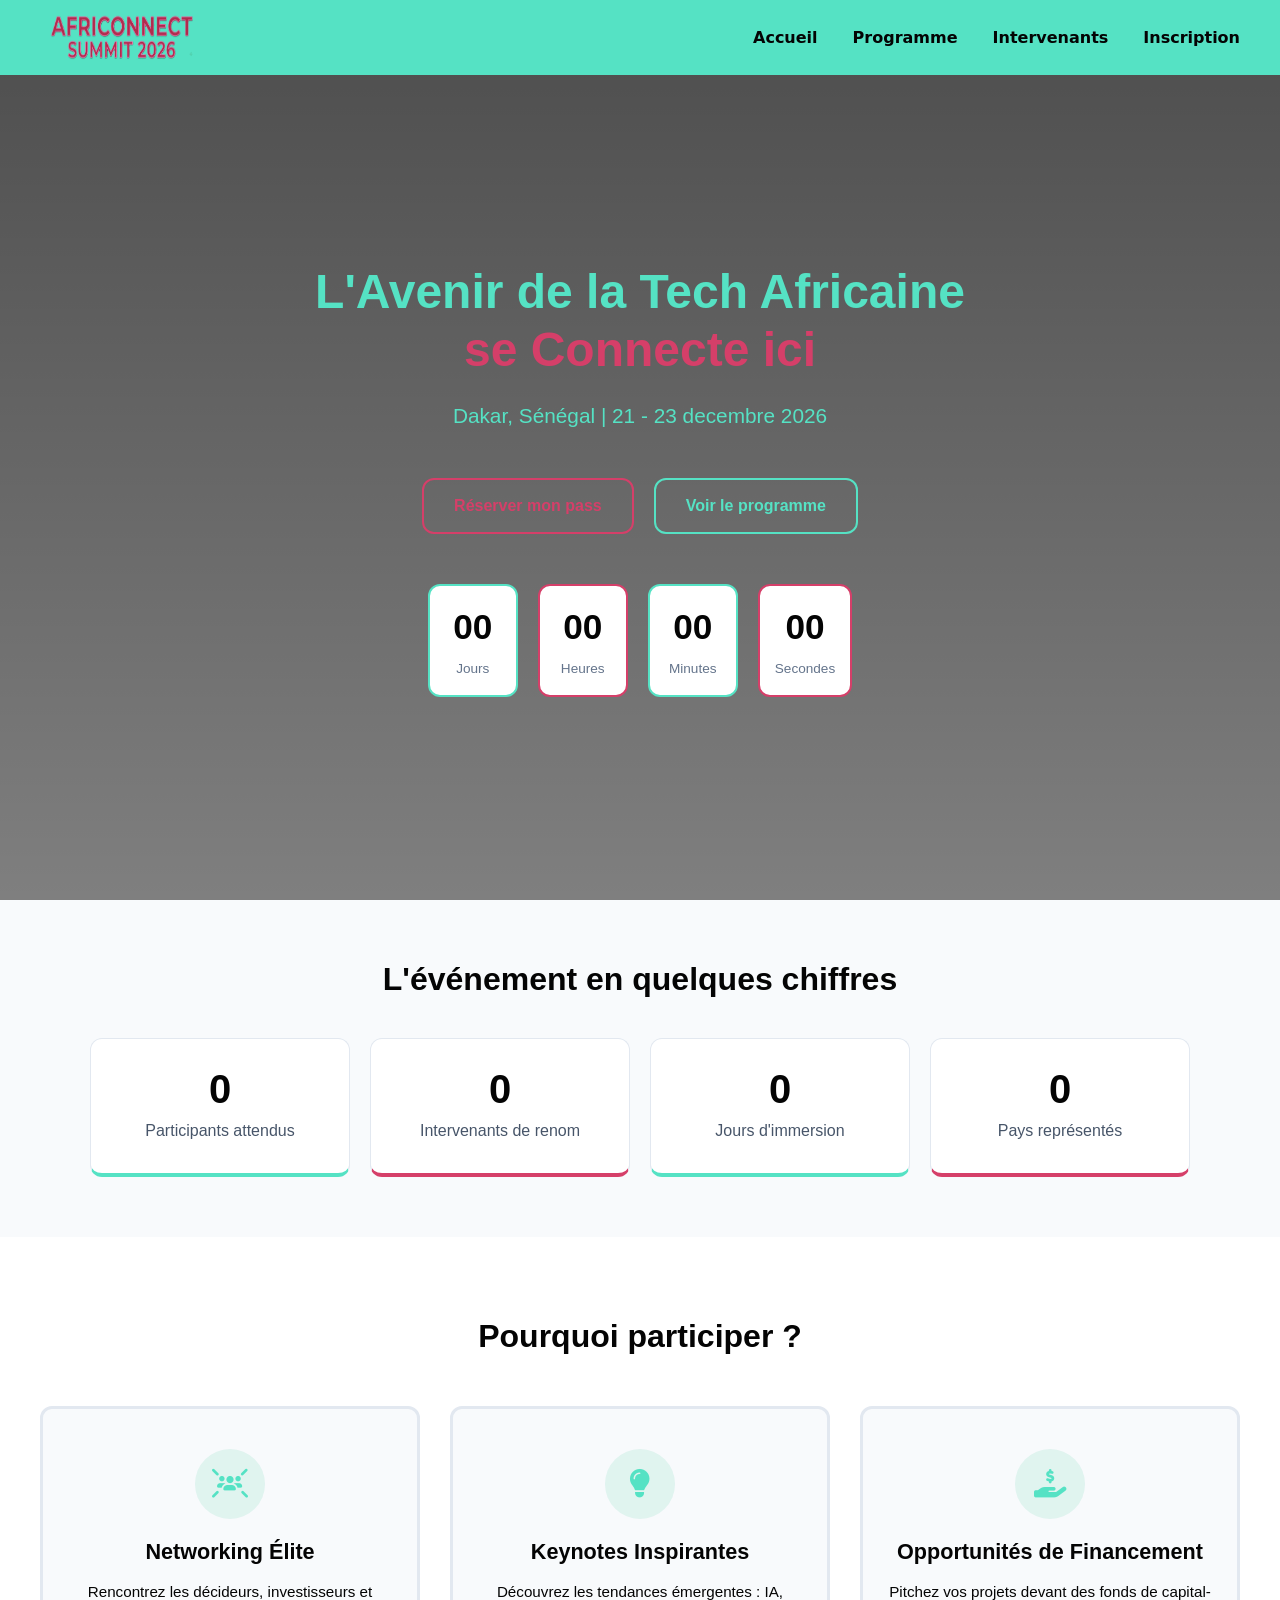
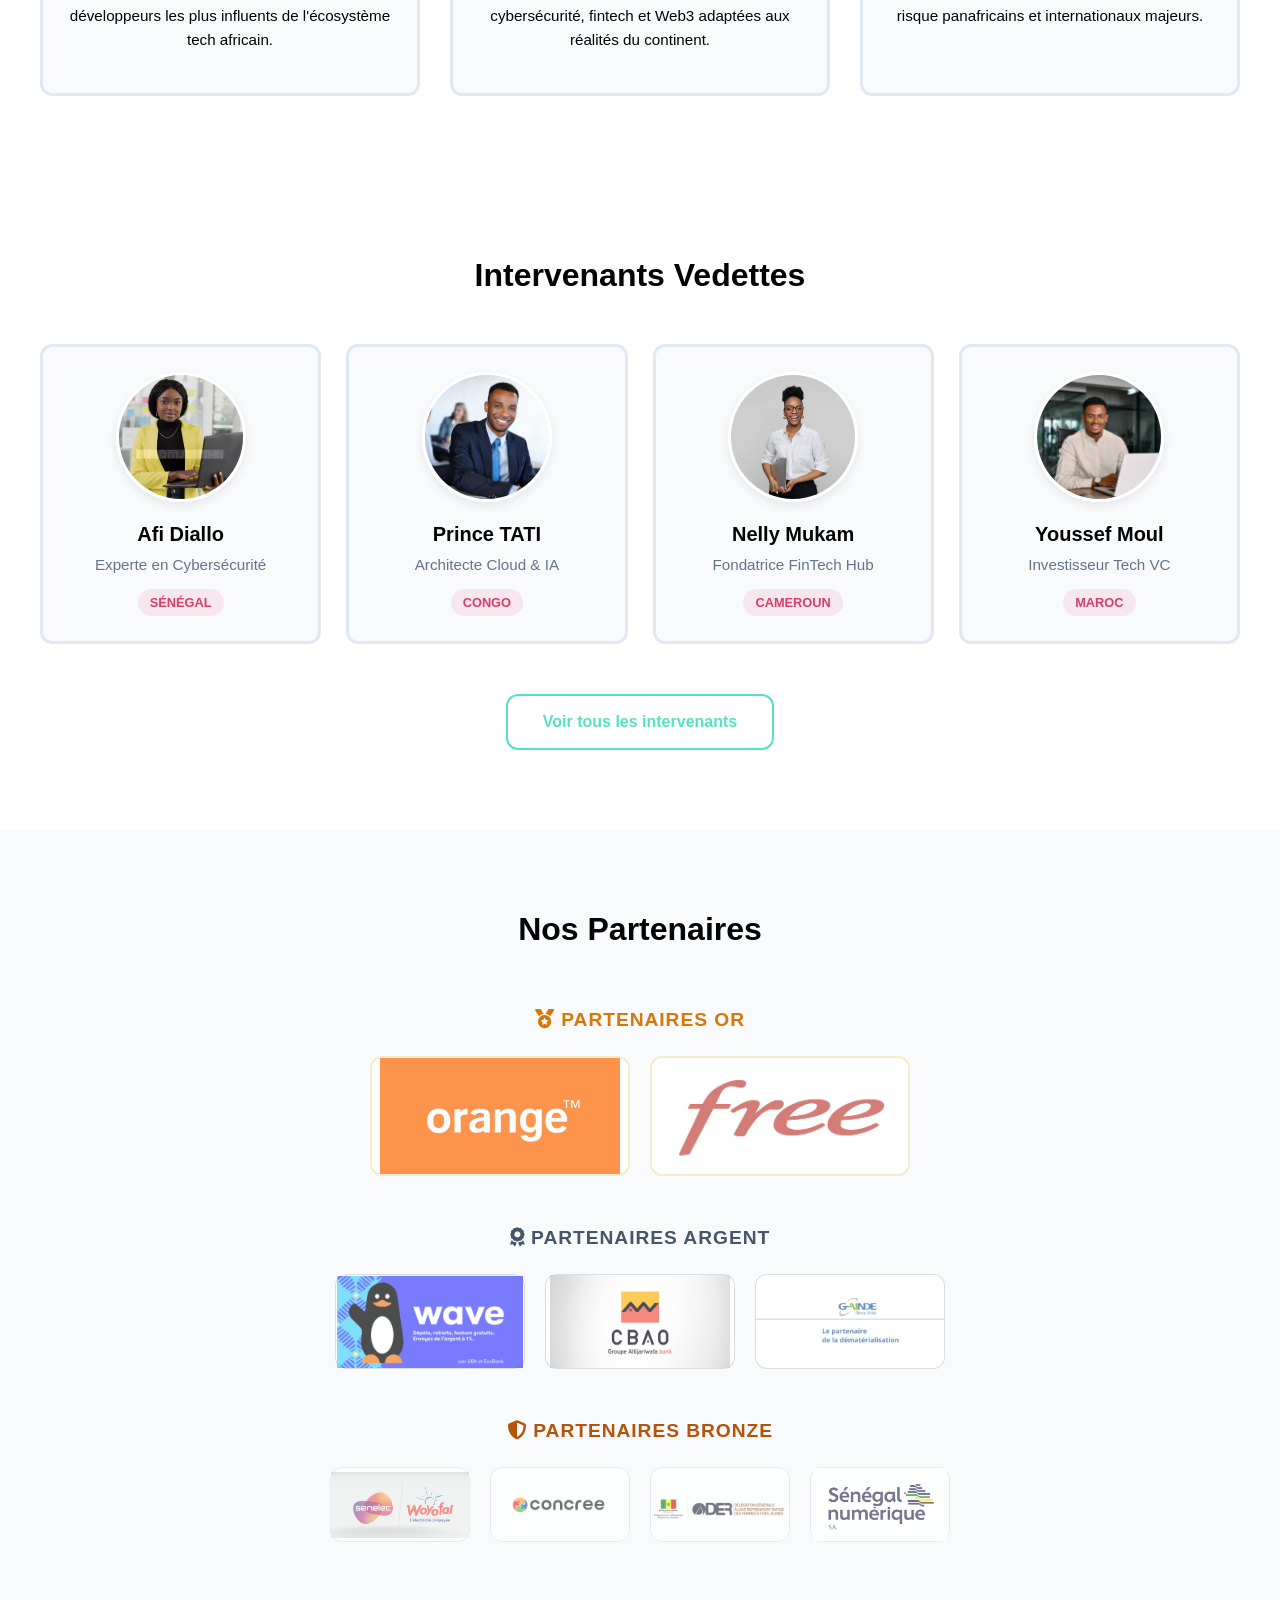
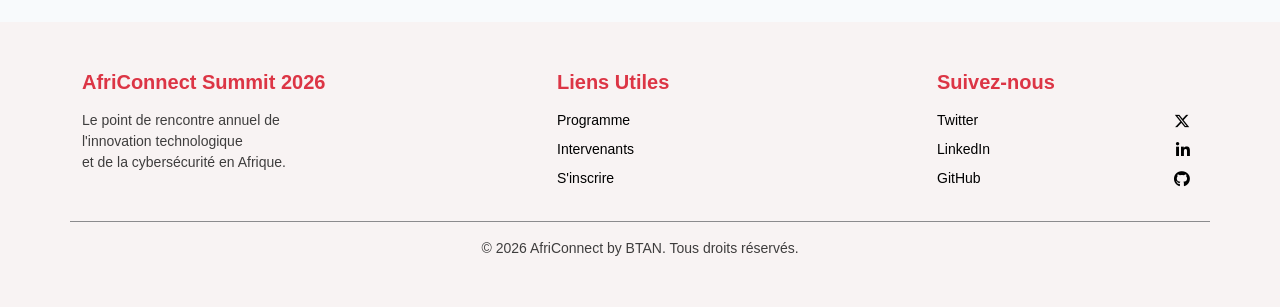
==== commit 3fb8b7e1: "CSS/JS:  responsive design mobile et tablette, media queries" ====
--- a/index.html
+++ b/index.html
@@ -18,6 +18,11 @@
     <!-- Navbar -->
     <header>
         <img src="images/logo.png" width="160" height="60">
+       <button class="menu-burger" aria-label="Ouvrir le menu" aria-expanded="false">
+            <span></span>
+            <span></span>
+            <span></span>
+        </button>
         <nav>
             <div>
                 <ul>
@@ -286,6 +291,7 @@
                 réservés.</p>
         </div>
     </footer>
+    <script src="js/main.js"></script>
 
 </body>
 
--- a/css/style.css
+++ b/css/style.css
@@ -11,7 +11,7 @@
      --font-size: 16px;
      --bg-light: #f8fafc;  
      --font-family: 'Segoe UI', Tahoma, Geneva, Verdana, sans-serif;
-     --bs-success: #10b981; 
+     --bs-success: #55e2c4; 
     --bs-danger: #d53f69;
 }
 
@@ -255,10 +255,12 @@
 }
 
 /* Rappels de couleurs  */
-.stat-card:first-child {
+.stat-card:nth-child(1),
+.stat-card:nth-child(3) {
     border-bottom: 4px solid var(--bs-success); 
 }
-.stat-card:last-child {
+.stat-card:nth-child(2),
+.stat-card:nth-child(4) {
     border-bottom: 4px solid var(--bs-danger);
 }
 
@@ -435,7 +437,7 @@
     padding: 4px 12px;
     border-radius: 20px;
     background-color: rgba(213, 63, 105, 0.1); /* Fond rose translucide */
-    color: var(--primary-color, #d53f69);
+    color: var(--bs-danger);
 }
 
 .speaker-card:hover {
@@ -601,7 +603,7 @@
 
 /* Footer  */
 .main-footer {
-    background-color: var(--accent-color, #10b981);
+    background-color: #f8f3f3;
     font-family: var(--font-family, sans-serif);
 }
 
@@ -785,7 +787,7 @@
     color: var(--bs-danger);
 }
 
-/* MISE EN ÉVIDENCE DE L'ONGLET SÉLECTIONNÉ */
+/* Mise en evidence de l'onglet sélectionné */
 .tab-button[aria-selected="true"] {
     color: var(--bs-danger);
     border-bottom: 3px solid var(--bs-danger); 
@@ -842,7 +844,7 @@
 
 /* En-tête du tableau  */
 .schedule-table th {
-    background-color: var(--accent-color, #10b981);
+    background-color: var(--bs-success);
     color: #000000;
     font-weight: 700;
     padding: 16px 20px;
@@ -858,7 +860,7 @@
     color: #000000;
 }
 
-/* ALTERNANCE DE COULEUR DES LIGNES */
+/* Alternance de couleurs des lignes */
 .schedule-table tbody tr:nth-of-type(even) {
     background-color: #f8fafc; 
 }
@@ -893,8 +895,7 @@
     width: 20%;
 }
 
-/* SECTION INSCRIPTION ET CONTACT (DEUX COLONNES & MAPS)*/
-
+/* Section inscription et contact (2 colonnes et maps)*/
 .registration-section {
     width: 100%;
     padding: 60px 20px;
@@ -968,12 +969,12 @@
     transition: border-color 0.25s ease, box-shadow 0.25s ease;
 }
 
-/* Focus actif (Vert émeraude) */
+/* Focus actif  */
 .form-group input:focus,
 .form-group select:focus,
 .form-group textarea:focus {
     outline: none;
-    border-color: var(--accent-color, #10b981);
+    border-color: var(--bs-success);
     box-shadow: 0 0 0 3px rgba(16, 185, 129, 0.15);
 }
 
@@ -992,7 +993,7 @@
 }
 
 .btn-submit:hover {
-    background-color: #be2e54; /* Rose plus foncé au survol */
+    background-color: #be2e54;
 }
 
 /* Message de validation (Succès) caché par défaut */
@@ -1007,7 +1008,7 @@
     border-radius: 4px;
 }
 
-/* --- Informations de contact (Détails) --- */
+/* --- Informations de contact --- */
 .contact-details {
     display: flex;
     flex-direction: column;
@@ -1055,8 +1056,7 @@
     border: 1px solid rgba(0, 0, 0, 0.08);
 }
 
-/*  ACCORDÉON DE LA FAQ  */
-
+/*  La fac en accordeon  */
 .faq-section {
     width: 100%;
     padding: 80px 20px;
@@ -1082,7 +1082,7 @@
 .faq-accordion {
     display: flex;
     flex-direction: column;
-    gap: 15px; /* Écart entre chaque question */
+    gap: 15px; 
 }
 
 .faq-item {
@@ -1146,7 +1146,6 @@
 }
 
 /* ---  Comportement quand l'input est coché (:checked) --- */
-
 /* Déploie la zone de texte */
 .faq-toggle:checked ~ .faq-content {
     max-height: 300px; 
@@ -1164,21 +1163,195 @@
     color: var(--bs-danger);
 }
 
-
-
-
-
-
-
-
-
-
-
-
-
-
-
-
-
-
-
+/* MEDIA QUERY : Mobile (Sous 768px - Testé à 375px) 1 colonne */
+@media screen and (max-width: 767px) {
+    
+    /* --- EN-TÊTE & NAVBAR RESPONSIVE (DÉROULANT) --- */
+    header {
+        padding: 0 20px;
+    }
+
+    /* Affichage du bouton burger */
+    .menu-burger {
+        display: flex;
+    }
+
+    /* Le menu descend sous la navbar sans couvrir tout l'écran */
+    header nav {
+        position: absolute; 
+        top: 60px;          
+        left: 0;
+        width: 100%;
+        background-color: var(--bs-success);
+        
+        /* Masqué par défaut avec transition fluide de hauteur */
+        max-height: 0; 
+        overflow: hidden;
+        opacity: 0;
+        visibility: hidden;
+        transition: max-height 0.4s ease, opacity 0.3s ease, visibility 0.3s ease;
+    }
+
+    /* Ajustement du conteneur interne */
+    header nav div {
+        width: 100%;
+        height: auto;
+        justify-content: center;
+        padding: 20px 0; 
+    }
+
+    /* Transformation de la liste de liens en colonne  */
+    header nav ul {
+        flex-direction: column;
+        gap: 5px;
+        padding: 20px;
+        width: 100%;
+    }
+
+    header nav a {
+        font-size: 1rem; 
+        color: var(--secondary-color);
+        display: block;
+        padding: 5px 0;
+    }
+ 
+    /* Déroule le menu avec sa hauteur exacte */
+    header nav.active {
+        max-height: 300px; /* Limite la hauteur au strict nécessaire pour les liens */
+        opacity: 1;
+        visibility: visible;
+    }
+
+    /* --- Mise en page du contenu sur 1 colonne--- */
+    .hero-section {
+        padding-top: 120px;
+    }
+
+    .titre {
+        font-size: 2.2rem;
+    }
+
+    .date {
+        font-size: 1.1rem;
+    }
+
+    .btns {
+        flex-direction: column;
+        gap: 15px;
+        padding: 0 20px;
+    }
+
+    /* Passage de toutes les grilles sur 1 seule colonne */
+    .stats-grid,
+    .why-flex-container,
+    .speakers-grid,
+    .speaker-grid,
+    .logo-wrapper {
+        grid-template-columns: 1fr ;
+        flex-direction: column;
+        align-items: center;
+    }
+
+    .partner-logo {
+        width: 100% ;
+        max-width: 240px;
+        height: 90px ;
+    }
+
+    /* Contact & Formulaire */
+    .registration-container {
+        flex-direction: column;
+        gap: 40px;
+    }
+
+    .form-column, 
+    .info-column {
+        flex: 1 1 100%;
+        width: 100%;
+        padding: 20px;
+    }
+
+    .contact-details {
+        margin-bottom: 40px;
+    }
+}
+
+
+/* Tablette (De 768px à 1199px - Testé à 768px) 2 Colonnes*/
+@media screen and (min-width: 768px) and (max-width: 1199px) {
+    
+    /* Grille de statistiques sur 2 colonnes */
+    .stats-grid {
+        grid-template-columns: repeat(2, 1fr) ;
+    }
+
+    /* Cartes "Pourquoi participer" sur 2 colonnes */
+    .why-flex-container {
+        flex-wrap: wrap;
+        justify-content: center;
+    }
+
+    .why-flex-container .scroll-reveal {
+        flex: 0 0 calc(50% - 15px);
+    }
+
+    /* Grilles d'intervenants sur 2 colonnes */
+    .speakers-grid,
+    .speaker-grid {
+        grid-template-columns: repeat(2, 1fr) !important;
+    }
+
+    /* Formulaire de contact côte à côte sur 2 colonnes */
+    .registration-container {
+        flex-direction: row;
+    }
+
+    .form-column {
+        flex: 1 1 50%;
+    }
+
+    .info-column {
+        flex: 1 1 50%;
+    }
+}
+/*  Style de base du bouton amburger (JavaScript)*/
+.menu-burger {
+    display: none; /* Masqué sur Desktop par défaut */
+    flex-direction: column;
+    justify-content: space-between;
+    width: 30px;
+    height: 21px;
+    background: none;
+    border: none;
+    padding: 0;
+    cursor: pointer;
+}
+
+.menu-burger span {
+    display: block;
+    width: 100%;
+    height: 3px;
+    background-color: var(--secondary-color);
+    border-radius: 3px;
+    transition: all 0.3s ease;
+}
+
+
+
+
+
+
+
+
+
+
+
+
+
+
+
+
+
+
+
+
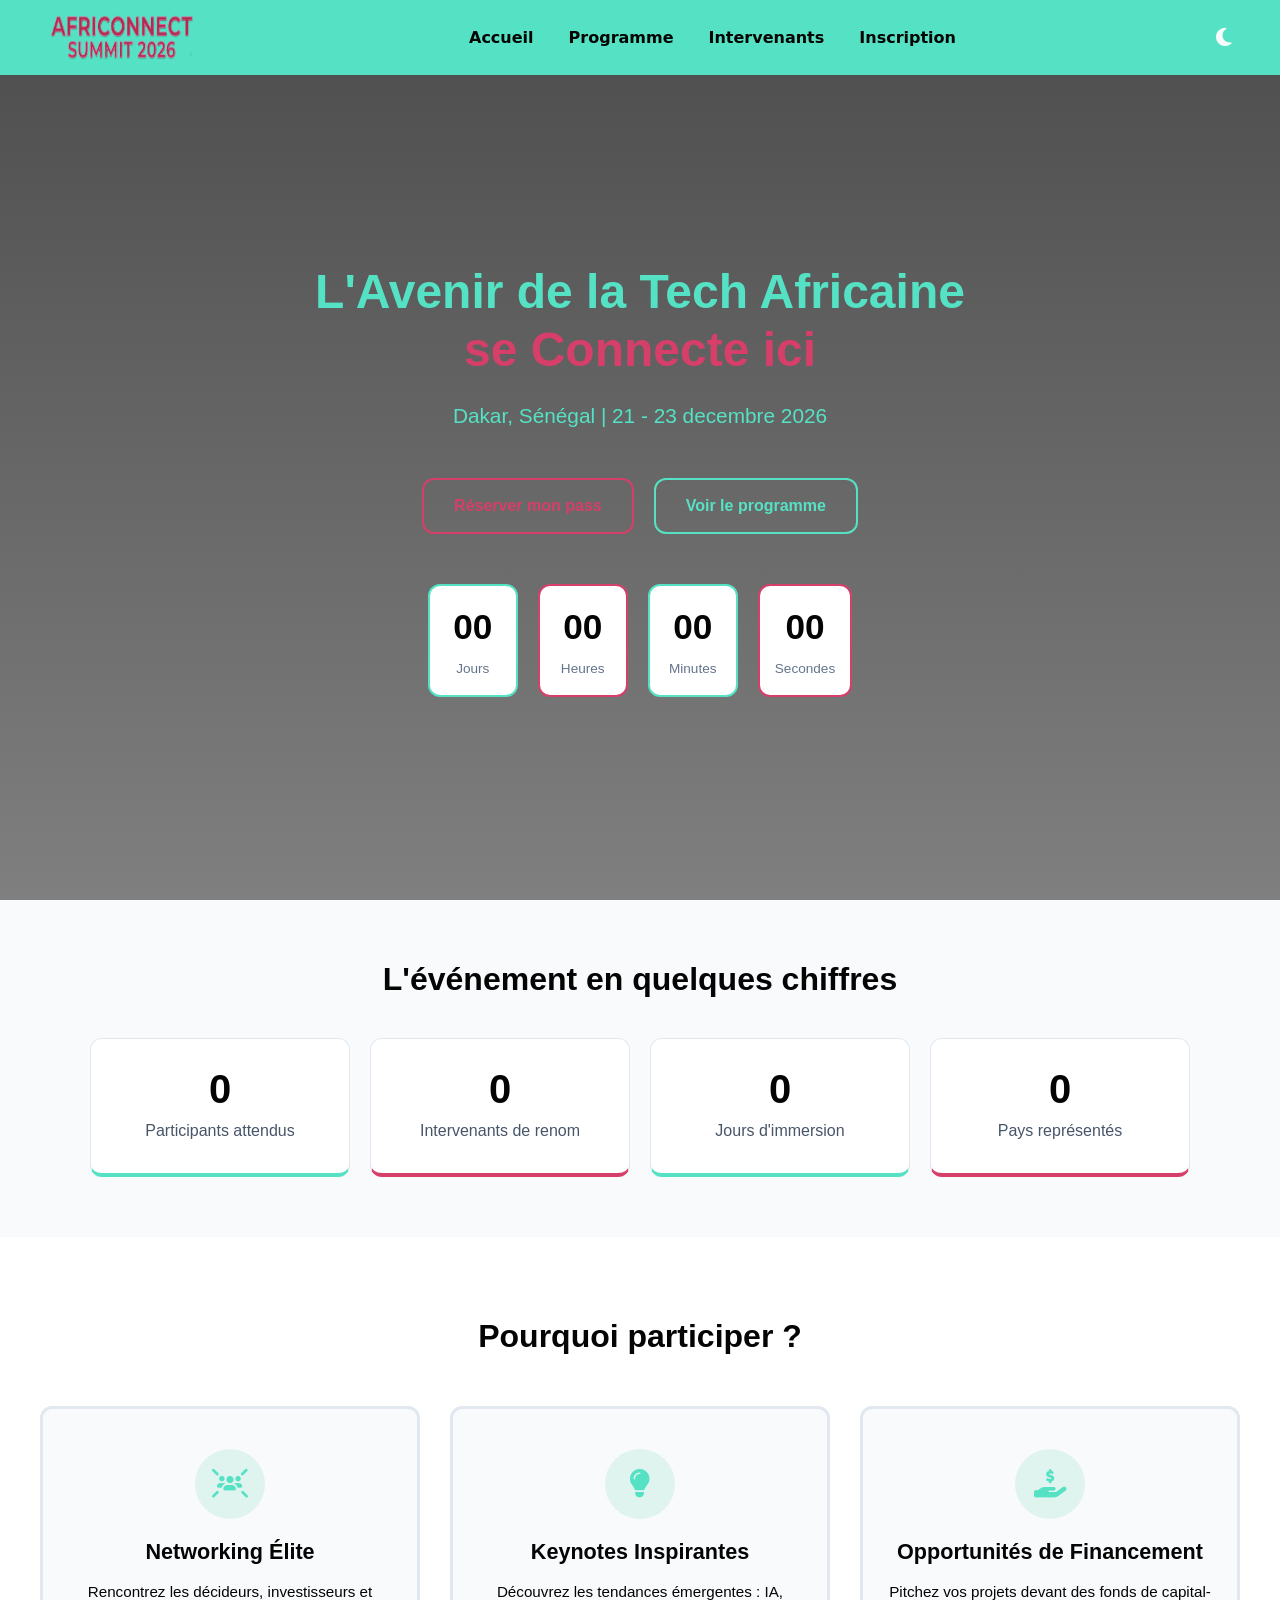
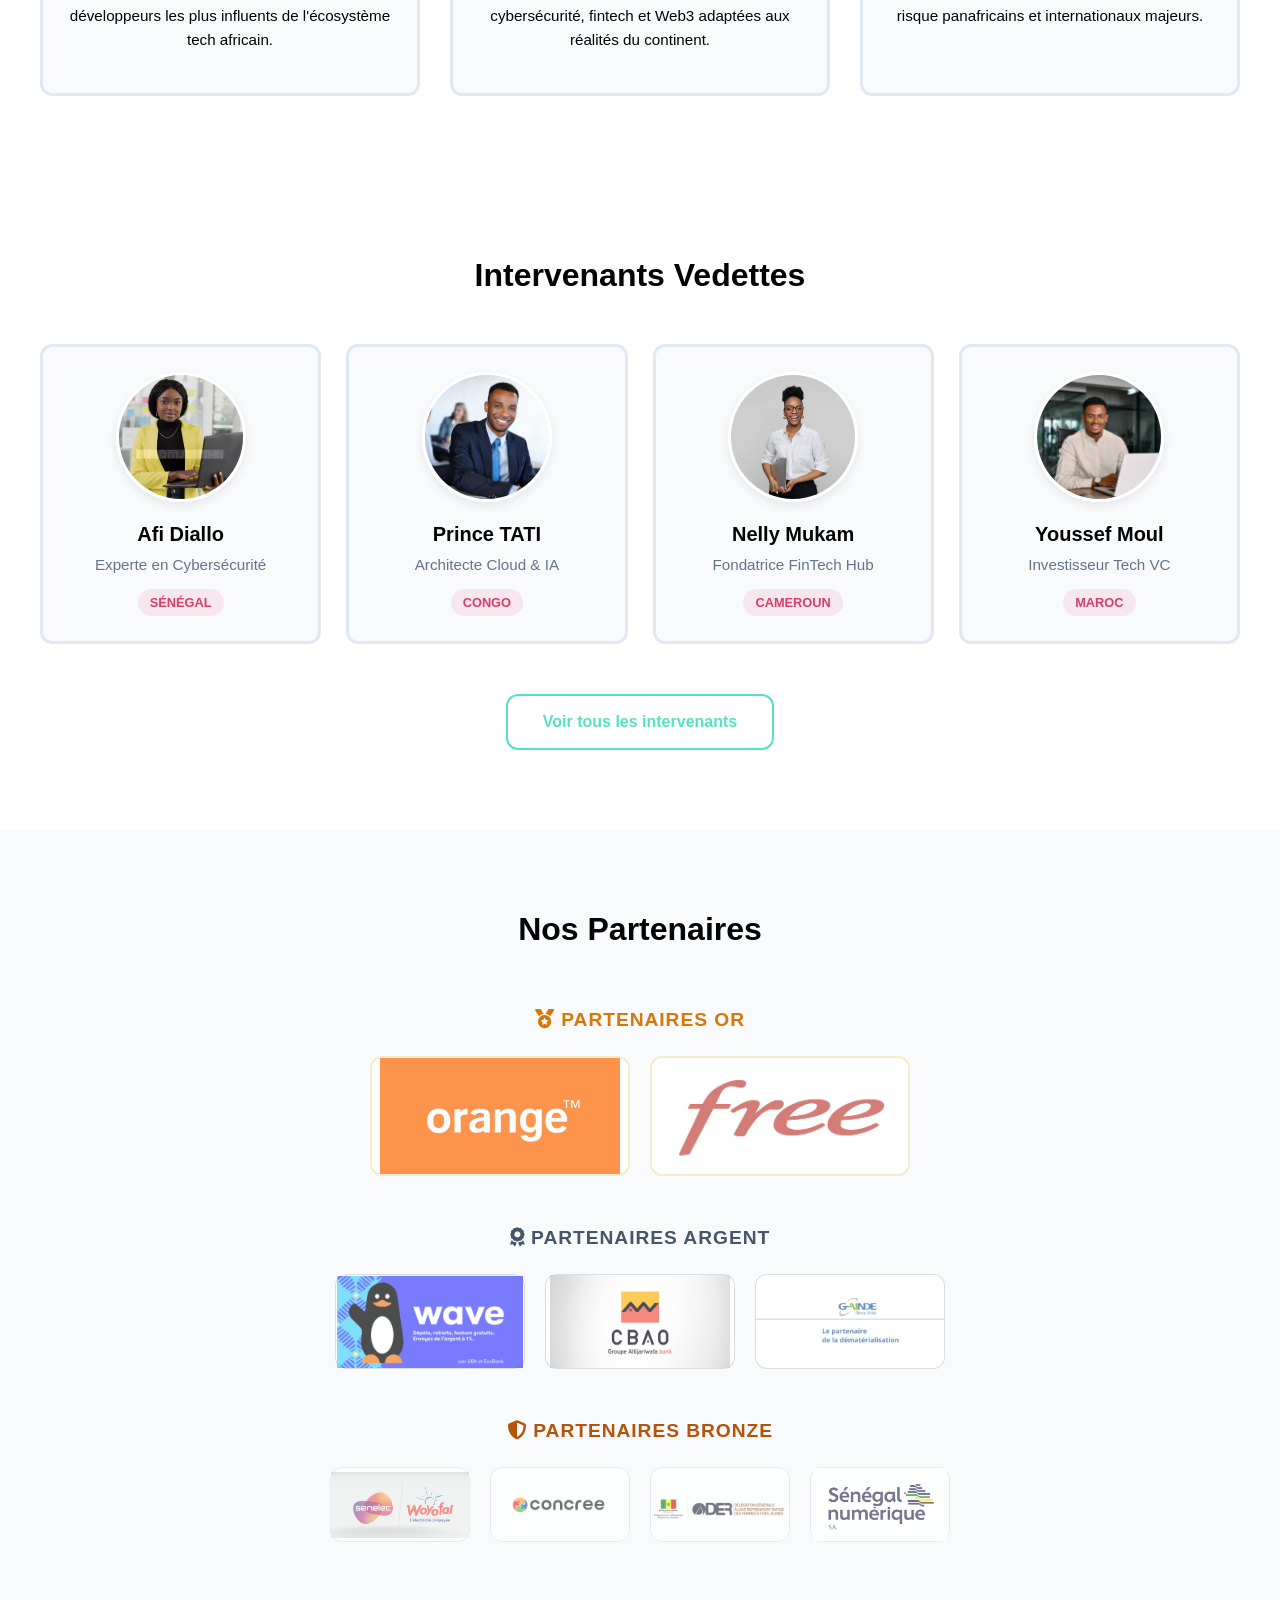
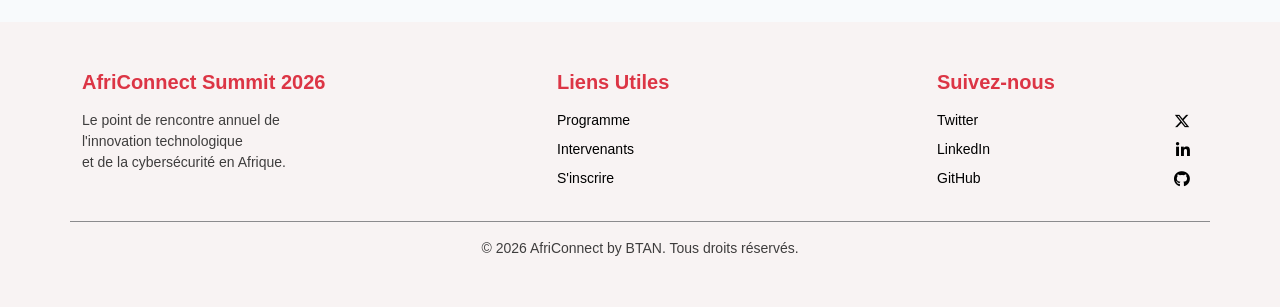
==== commit bed19293: "JS : dark mode avec localStorage, navbar dynamique au scroll" ====
--- a/index.html
+++ b/index.html
@@ -18,7 +18,7 @@
     <!-- Navbar -->
     <header>
         <img src="images/logo.png" width="160" height="60">
-       <button class="menu-burger" aria-label="Ouvrir le menu" aria-expanded="false">
+        <button class="menu-burger" aria-label="Ouvrir le menu" aria-expanded="false">
             <span></span>
             <span></span>
             <span></span>
@@ -33,6 +33,9 @@
                 </ul>
             </div>
         </nav>
+        <button id="theme-toggle" class="theme-toggle-btn" aria-label="Changer de thème">
+            <i class="fa-solid fa-moon"></i>
+        </button>
     </header>
 
     <!-- section heros -->
--- a/css/style.css
+++ b/css/style.css
@@ -148,7 +148,7 @@
 }
 
 .btn2:hover {
-    background-color: var(--accent-color);
+    background-color: var(--bs-success);
     color: #ffffff;
     transform: translateY(-2px);
 }
@@ -941,6 +941,7 @@
     color: var(--bs-danger);
     margin-bottom: 25px;
     font-weight: 700;
+    margin-top: 45px;
 }
 
 /* --- Style des champs du Formulaire --- */
@@ -1078,7 +1079,6 @@
     font-weight: 700;
 }
 
-/* --- Structure de l'accordéon --- */
 .faq-accordion {
     display: flex;
     flex-direction: column;
@@ -1111,7 +1111,7 @@
     padding: 20px 24px;
     font-size: 1.1rem;
     font-weight: 600;
-    color: #000000;
+    color: #040404 ;
     cursor: pointer;
     user-select: none;
     transition: color 0.25s ease;
@@ -1163,6 +1163,27 @@
     color: var(--bs-danger);
 }
 
+/*  Style de base du bouton amburger (JavaScript)*/
+.menu-burger {
+    display: none; /* Masqué sur Desktop par défaut */
+    flex-direction: column;
+    justify-content: space-between;
+    width: 30px;
+    height: 21px;
+    background: none;
+    border: none;
+    padding: 0;
+    cursor: pointer;
+}
+
+.menu-burger span {
+    display: block;
+    width: 100%;
+    height: 3px;
+    background-color: var(--secondary-color);
+    border-radius: 3px;
+    transition: all 0.3s ease;
+}
 /* MEDIA QUERY : Mobile (Sous 768px - Testé à 375px) 1 colonne */
 @media screen and (max-width: 767px) {
     
@@ -1276,7 +1297,6 @@
     }
 }
 
-
 /* Tablette (De 768px à 1199px - Testé à 768px) 2 Colonnes*/
 @media screen and (min-width: 768px) and (max-width: 1199px) {
     
@@ -1314,44 +1334,259 @@
         flex: 1 1 50%;
     }
 }
-/*  Style de base du bouton amburger (JavaScript)*/
-.menu-burger {
-    display: none; /* Masqué sur Desktop par défaut */
-    flex-direction: column;
-    justify-content: space-between;
-    width: 30px;
-    height: 21px;
+
+//*  Selection du dark mode*/
+body {
+    background-color: var(--secondary-color);
+    color: var(--bg-light);
+    transition: background-color 0.3s ease, color 0.3s ease;
+}
+
+/*  Passage au fond sombre pour toutes les sections  */
+body.dark-theme .why-section,
+body.dark-theme .speakers-section,
+body.dark-theme .themes-section,
+body.dark-theme .program-section,
+body.dark-theme .schedule-section,
+body.dark-theme .registration-section,
+body.dark-theme .faq-section,
+body.dark-theme section { 
+    background-color: var(--secondary-color) ;
+    color: var(--bg-light);
+}
+
+/* Fonds des éléments internes (cartes, blocs, formulaire)  */
+body.dark-theme .stat-card,
+body.dark-theme .scroll-reveal,          
+body.dark-theme .speaker-card,           
+body.dark-theme .theme-card,            
+body.dark-theme .program-day-box,        
+body.dark-theme .faq-card,               
+body.dark-theme .form-column,            
+body.dark-theme .info-column,            
+body.dark-theme .partner-logo,
+body.dark-theme .ariane-banner{
+    background-color: #1e1e1e ; 
+    color: var(--bg-light) ;
+    border-color: #2d2d2d ;
+}
+body.dark-theme .main-footer{
+    background-color: #e7eaed ;
+}
+
+/*  Couleur des textes et des titres */
+body.dark-theme h1,
+body.dark-theme h2,
+body.dark-theme h3,
+body.dark-theme h4,           
+body.dark-theme .contact-item a,       
+body.dark-theme label, 
+body.dark-theme .ariane-links li a,                  
+body.dark-theme .ariane-links li {
+    color: #ffffff ;
+}
+
+body.dark-theme .speakers-filter-section .section-title,
+body.dark-theme .stats-titre,
+body.dark-theme .faq-main-title,
+body.dark-theme .form-column h2,         
+body.dark-theme .info-column h2,
+body.dark-theme .why-titre,
+body.dark-theme .speakers-titre,
+body.dark-theme .theme-title, 
+body.dark-theme .partners-main-titre,
+body.dark-theme .panel-title{
+    color: var(--bs-danger);
+}
+
+body.dark-theme .ariane-title{
+    color: var(--bs-danger);
+}
+
+body.dark-theme .ariane-desc{
+    color: var(--bs-success);
+}
+
+body.dark-theme .ariane-links li + li::before{
+    color: var(--bg-light)
+}
+body.dark-theme .faq-section {
+    background-color: #121212;
+}
+body.dark-theme .faq-content p{
+  color: var(--secondary-color);
+}
+body.dark-theme .faq-card {
+    background-color: #ffffff;
+    border-color: var(--bs-success);
+}
+body.dark-theme .faq-card:hover .faq-title {
+    color: var(--bs-success);
+}
+body.dark-theme .faq-title {
+    color: #000000;
+}
+
+
+body.dark-theme .contact-item strong{
+    color: #ffffff;
+}
+
+body.dark-theme .stat-label,
+body.dark-theme .speaker-role,
+body.dark-theme .scroll-reveal p,
+body.dark-theme .info-column p {
+    color: var(--bg-light) ;
+    opacity: 0.8; 
+}
+
+/* Inputs du formulaire en Dark Mode */
+body.dark-theme input,
+body.dark-theme textarea,
+body.dark-theme select {
+    background-color: #2d2d2d ;
+    color: #ffffff ;
+    border: 1px solid #444444 ;
+}
+
+body.dark-theme input::placeholder,
+body.dark-theme textarea::placeholder {
+    color: #94a3b8 ;
+}
+
+/* Boutons de filtres et d'onglets en Dark Mode */
+body.dark-theme .btn-filter,
+body.dark-theme .tab-button {
+    background-color: #2d2d2d ;
+    color: #ffffff ;
+    border: 1px solid #444444 ;
+}
+
+body.dark-theme .btn-filter:hover {
+    color: var(--bs-danger);
+    border-color: var(--bs-danger);
+}
+
+body.dark-theme .tab-button {
+    color: rgba(255, 255, 255, 0.7) ;
+}
+
+body.dark-theme .tab-button.active,
+body.dark-theme .tab-button[aria-selected="true"] {
+    background-color: var(--bs-danger) ;
+    color: #ffffff ;
+    border-color: var(--bs-danger) ;
+}
+
+/* la section Hero de la page d'accueil reste inchangée */
+body.dark-theme .hero-section,
+body.dark-theme .hero-section * {
+    background-color: transparent ;
+}
+body.dark-theme .compteur .box {
+    background-color: rgba(255, 255, 255, 0.95) ;
+}
+body.dark-theme .compteur .number {
+    color: rgb(4, 4, 4) ;
+}
+body.dark-theme .compteur .label {
+    color: #64748b ;
+}
+
+/* Style du bouton toggle theme */
+.theme-toggle-btn {
     background: none;
     border: none;
-    padding: 0;
+    color: var(--bg-light);
+    font-size: 1.3rem;
     cursor: pointer;
-}
-
-.menu-burger span {
-    display: block;
-    width: 100%;
-    height: 3px;
-    background-color: var(--secondary-color);
-    border-radius: 3px;
-    transition: all 0.3s ease;
-}
-
-
-
-
-
-
-
-
-
-
-
-
-
-
-
-
-
-
-
-
+    padding: 8px;
+    margin-left: 15px;
+    transition: transform 0.3s ease, color 0.3s ease;
+    z-index: 10001;
+    display: flex;
+    align-items: center;
+}
+
+.theme-toggle-btn:hover {
+    transform: scale(1.1);
+    color: var(--bs-danger);
+}
+
+/*navbar effet shrink au scroll */
+header {
+    transition: height 0.3s ease, background-color 0.3s ease, box-shadow 0.3s ease;
+}
+
+header.scrolled {
+    height: 60px; /* Réduit la hauteur de 75px à 60px au scroll */
+    background-color: rgba(85, 226, 196, 0.95); /* Opacité légèrement translucide */
+    backdrop-filter: blur(5px); /* Floutage moderne sous le header */
+    box-shadow: 0 4px 20px rgba(0, 0, 0, 0.15); /* Ombre portée */
+}
+
+/* navbar au scroll */
+body.dark-theme header.scrolled {
+    background-color: #909eab;
+    border-bottom: 1px solid #2d2d2d;
+}
+
+/* Réduction légère du logo lorsque la navbar rétrécit */
+header.scrolled img {
+    height: 48px;
+    width: auto;
+    transition: height 0.3s ease;
+}
+
+/* Bouton retour en haut */
+.back-to-top {
+    position: fixed;
+    bottom: 30px;
+    right: 30px;
+    width: 45px;
+    height: 45px;
+    background-color: var(--bs-danger);
+    color: #ffffff;
+    border: none;
+    border-radius: 50%;
+    display: flex;
+    justify-content: center;
+    align-items: center;
+    font-size: 1.2rem;
+    cursor: pointer;
+    box-shadow: 0 4px 10px rgba(0, 0, 0, 0.2);
+    opacity: 0;
+    visibility: hidden;
+    transition: opacity 0.3s ease, visibility 0.3s ease, transform 0.3s ease;
+    z-index: 9999;
+}
+
+.back-to-top.show {
+    opacity: 1;
+    visibility: visible;
+}
+
+.back-to-top:hover {
+    transform: translateY(-5px);
+    background-color: var(--bs-success);
+    color: var(--bg-light);
+}
+
+
+
+
+
+
+
+
+
+
+
+
+
+
+
+
+
+
+
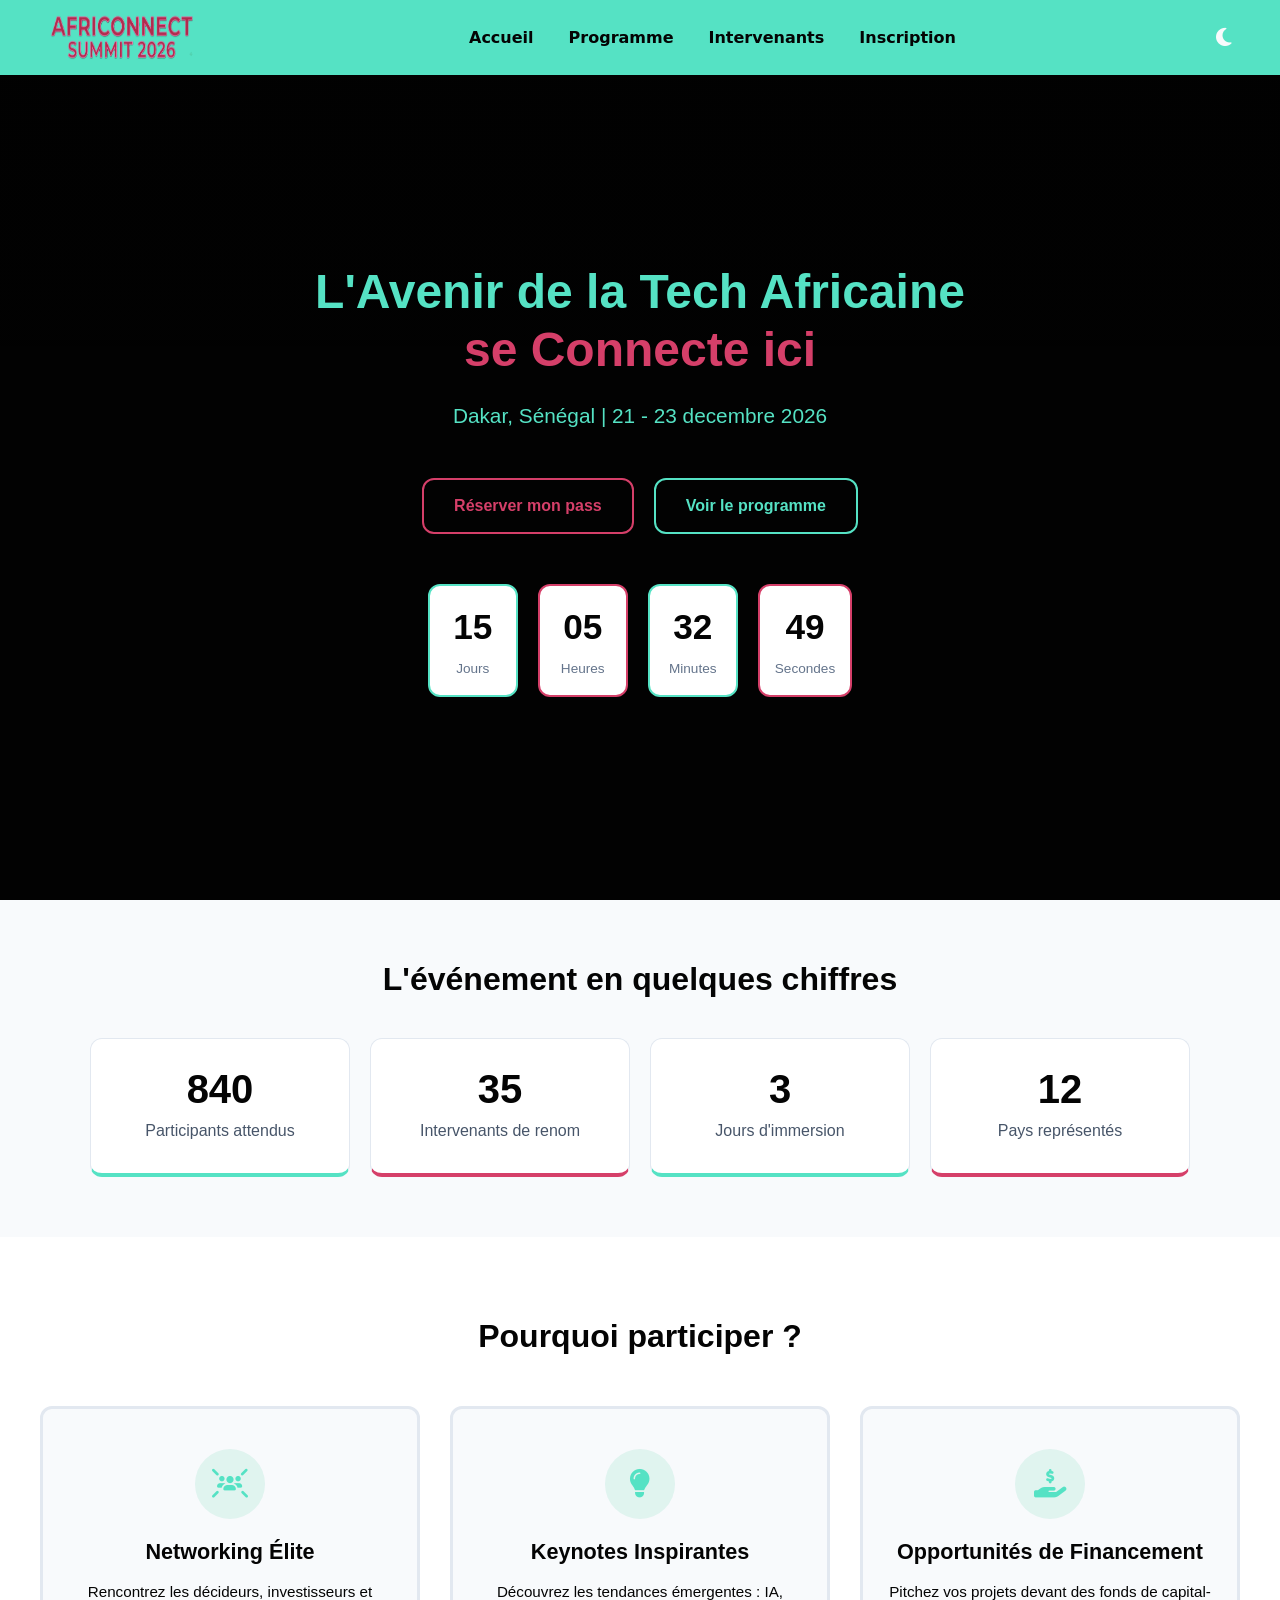
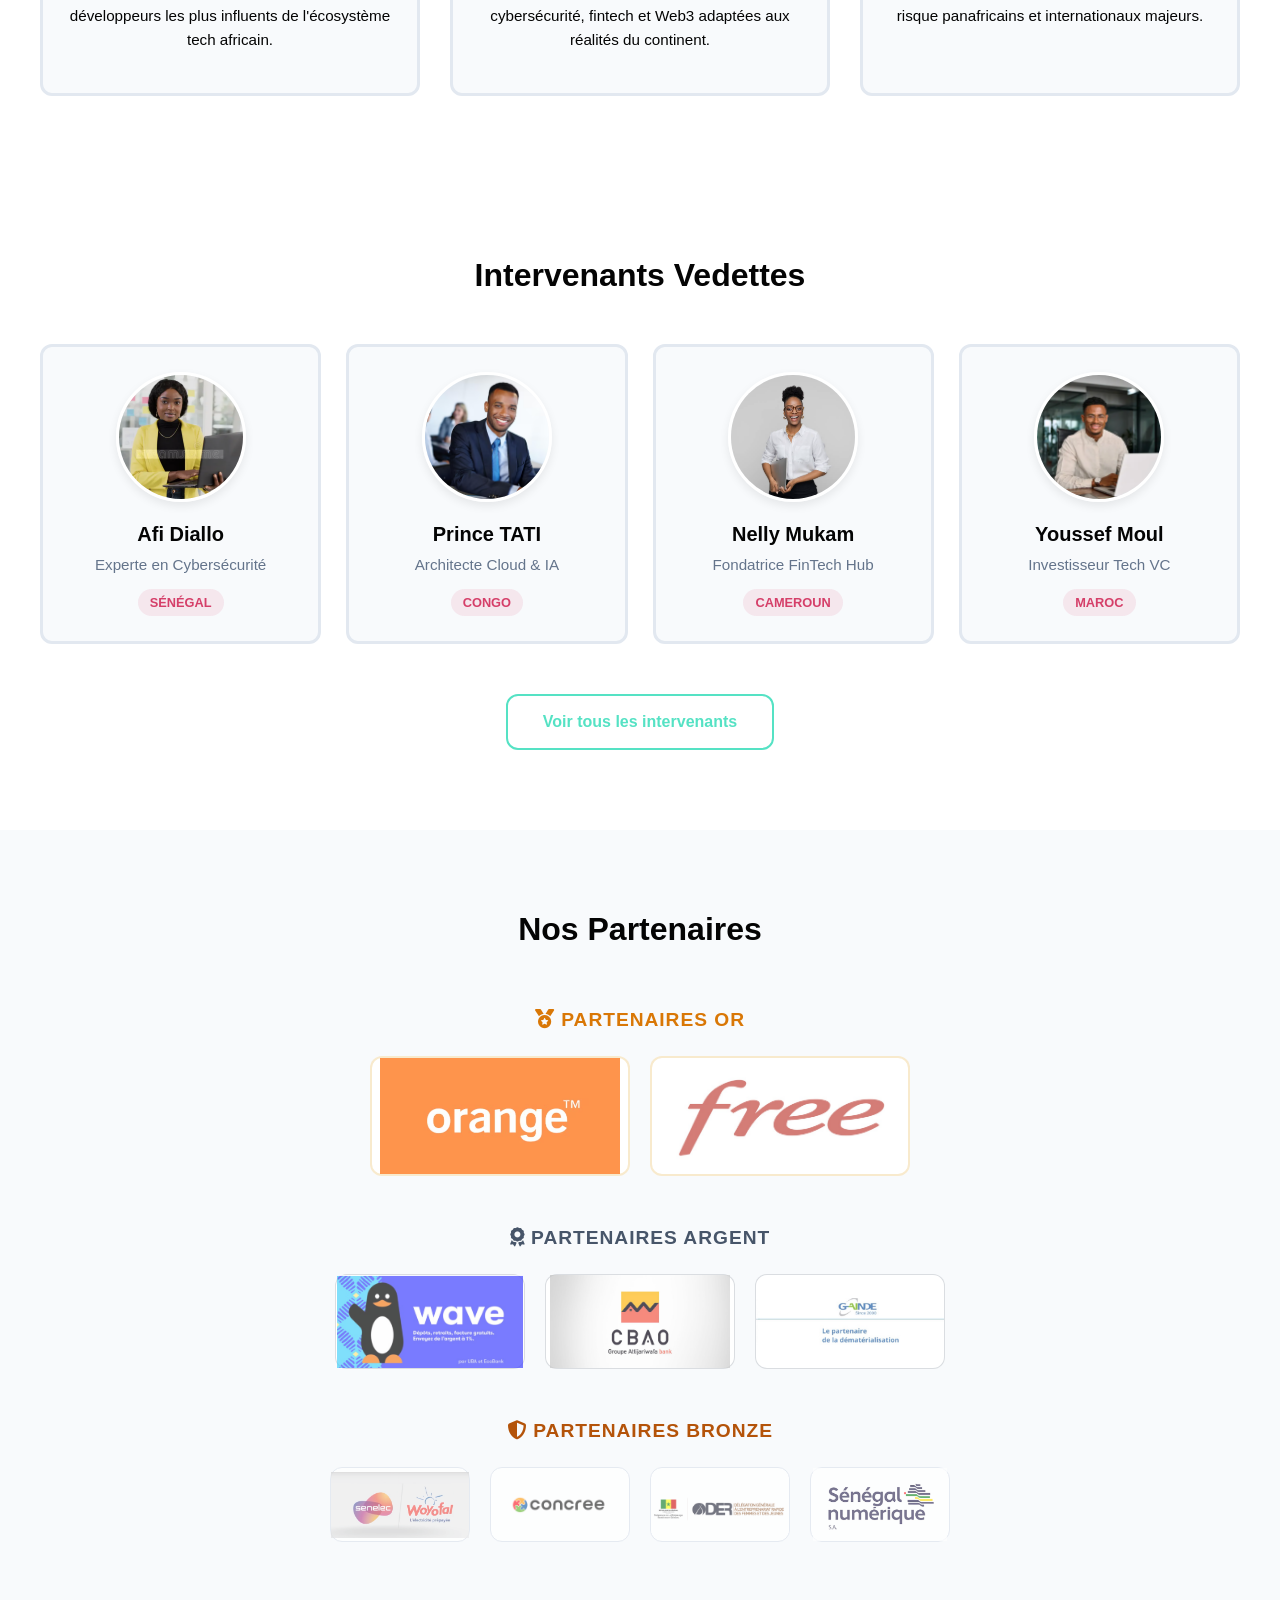
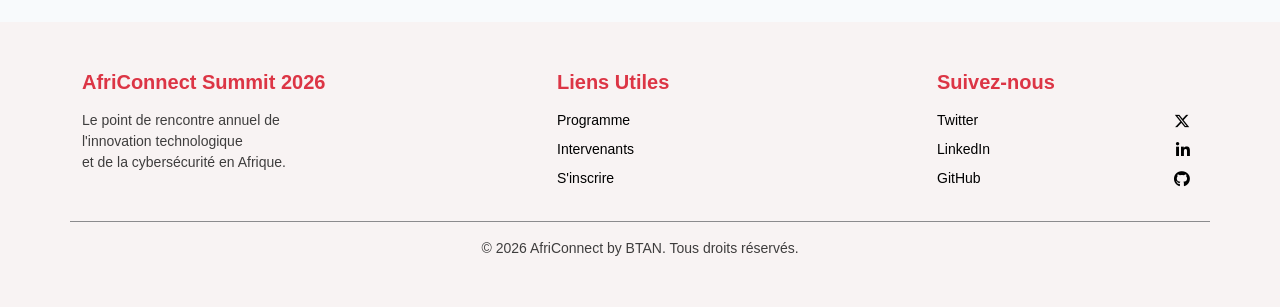
==== commit f04d9496: "JS : compteurs animés au scroll et animations fade-in des sections et compte à rebours en temps réel" ====
--- a/index.html
+++ b/index.html
@@ -12,6 +12,15 @@
         href="https://fonts.googleapis.com/css2?family=Bebas+Neue&family=Bitcount+Grid+Double:wght@100..900&family=Montserrat:ital,wght@0,100..900;1,100..900&display=swap"
         rel="stylesheet">
     <link rel="stylesheet" href="https://cdnjs.cloudflare.com/ajax/libs/font-awesome/6.6.0/css/all.min.css">
+    <script>
+        (function () {
+            const savedTheme = localStorage.getItem('theme');
+            const systemPrefersDark = window.matchMedia('(prefers-color-scheme: dark)').matches;
+            if (savedTheme === 'dark' || (!savedTheme && systemPrefersDark)) {
+                document.documentElement.classList.add('dark-theme');
+            }
+        })();
+    </script>
 </head>
 
 <body>
--- a/css/style.css
+++ b/css/style.css
@@ -1,3 +1,6 @@
+html.dark-theme, html.dark-theme body {
+    background-color: rgb(4, 4, 4) !important;
+}
 *{
     margin: 0;
 }
@@ -342,7 +345,7 @@
 /* Style de l'icône Font Awesome */
 .icon-wrapper i {
     font-size: 1.8rem;
-    color: var(--bs-success); /* Icône en vert émeraude */
+    color: var(--bs-success); 
 }
 
 .scroll-reveal h3 {
@@ -454,7 +457,7 @@
 .speaker-card:hover .speaker-country {
     background-color: var(--bs-danger);
     color: #ffffff;
-    transition: all 0.3s ease;
+    /* transition: all 0.3s ease; */
 }
 
 /* Bouton de direction (CTA)*/
@@ -1335,7 +1338,7 @@
     }
 }
 
-//*  Selection du dark mode*/
+/*  Selection du dark mode*/
 body {
     background-color: var(--secondary-color);
     color: var(--bg-light);
@@ -1519,10 +1522,12 @@
 }
 
 header.scrolled {
-    height: 60px; /* Réduit la hauteur de 75px à 60px au scroll */
-    background-color: rgba(85, 226, 196, 0.95); /* Opacité légèrement translucide */
-    backdrop-filter: blur(5px); /* Floutage moderne sous le header */
-    box-shadow: 0 4px 20px rgba(0, 0, 0, 0.15); /* Ombre portée */
+    /* Réduit la hauteur de 75px à 60px au scroll */
+    height: 60px; 
+    background-color: var(--bs-success); 
+    /* Floutage moderne sous le header */
+    backdrop-filter: blur(5px); 
+    box-shadow: 0 4px 20px rgba(0, 0, 0, 0.15); 
 }
 
 /* navbar au scroll */
@@ -1572,21 +1577,35 @@
     color: var(--bg-light);
 }
 
-
-
-
-
-
-
-
-
-
-
-
-
-
-
-
-
-
-
+/*Animations  d'apparition (INTERSECTION OBSERVER)*/
+
+/* État  caché de la section  */
+.prepare-fade {
+    opacity: 0;
+    transform: translateY(20px);
+    transition: opacity 0.8s ease-out, transform 0.8s ease-out;
+}
+
+/* État final visible déclenché par le JavaScript */
+.active-fade {
+    opacity: 1;
+    transform: translateY(0);
+}
+
+
+
+
+
+
+
+
+
+
+
+
+
+
+
+
+
+
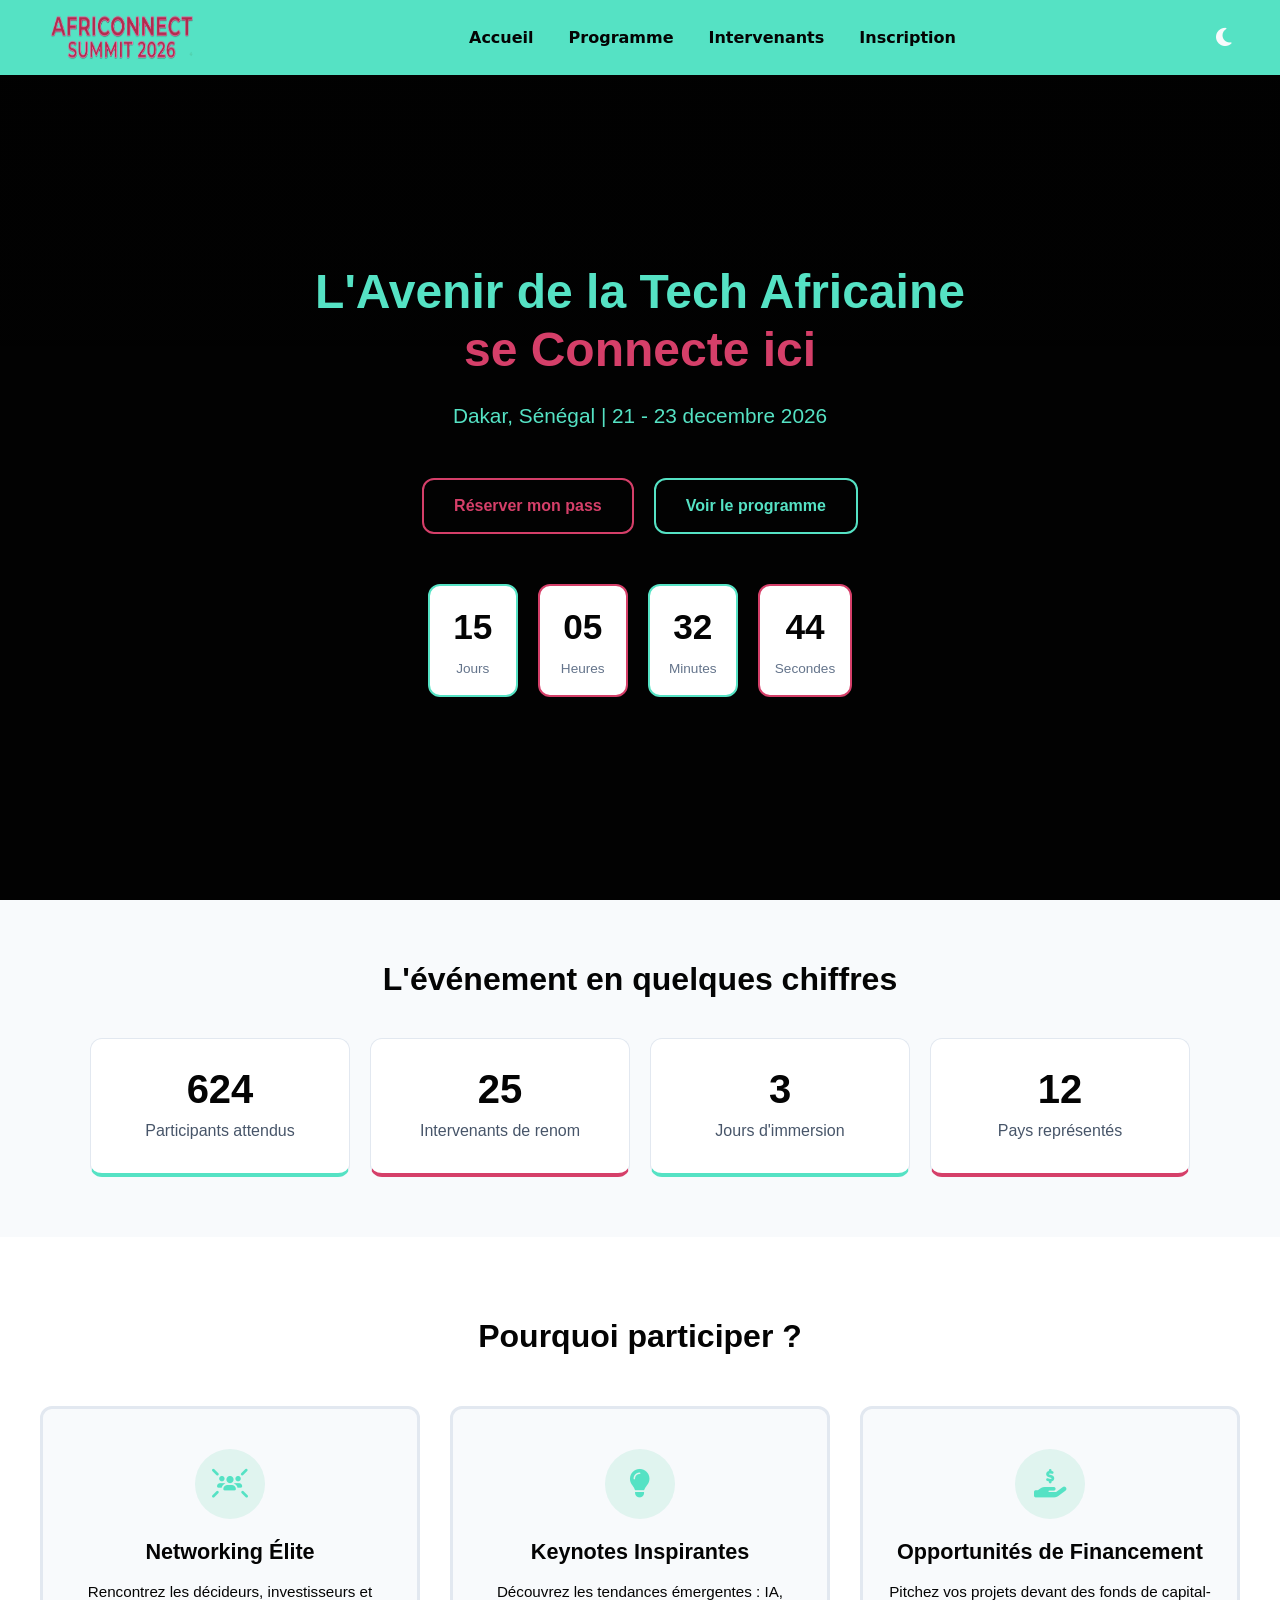
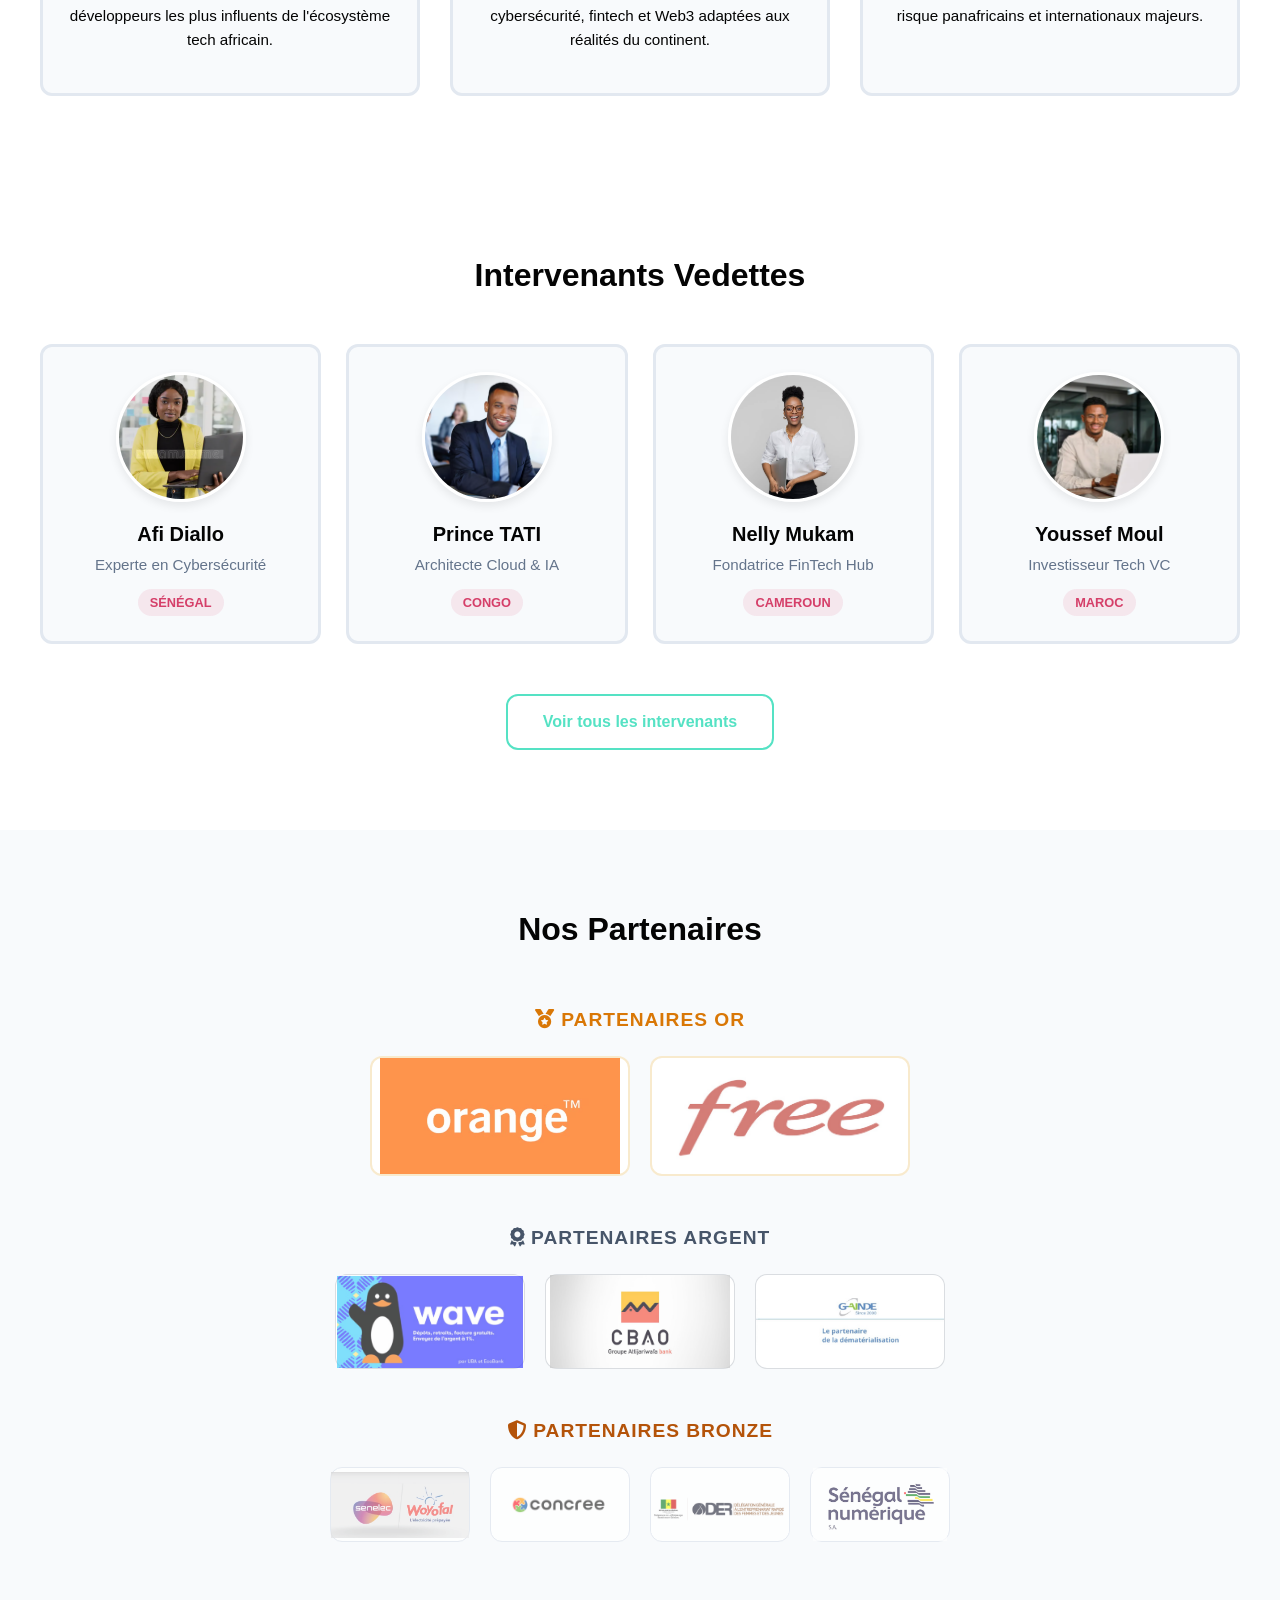
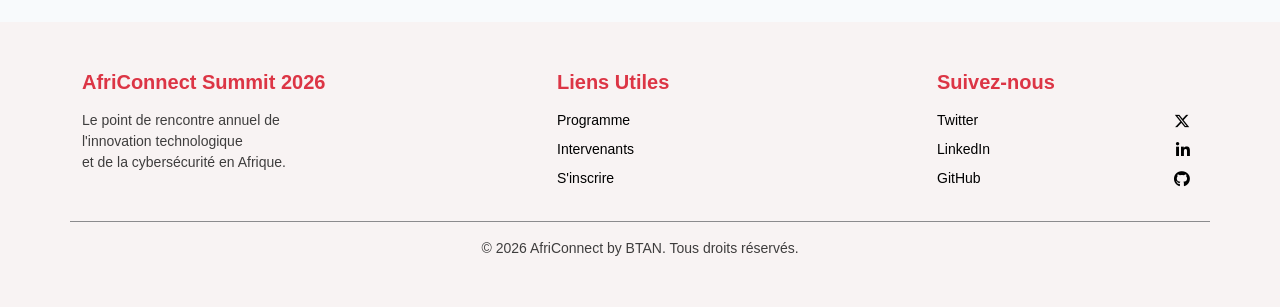
==== commit da00194c: "Finalisation : corrections responsive, commentaires, validation du codeet Année dynamique dans le fo" ====
--- a/index.html
+++ b/index.html
@@ -26,7 +26,7 @@
 <body>
     <!-- Navbar -->
     <header>
-        <img src="images/logo.png" width="160" height="60">
+        <img src="images/logo.png" width="160" height="60" alt="logo">
         <button class="menu-burger" aria-label="Ouvrir le menu" aria-expanded="false">
             <span></span>
             <span></span>
@@ -299,7 +299,7 @@
         </div>
 
         <div class="container text-center pt-3 fw-medium text-black">
-            <p class="small mb-0 opacity-75">&copy; <span id="currentYear">2026</span> AfriConnect by BTAN. Tous droits
+            <p class="small mb-0 opacity-75">&copy; <span id="currentYear">0000</span> AfriConnect by BTAN. Tous droits
                 réservés.</p>
         </div>
     </footer>
--- a/css/style.css
+++ b/css/style.css
@@ -1,10 +1,8 @@
-html.dark-theme, html.dark-theme body {
-    background-color: rgb(4, 4, 4) !important;
-}
+
 *{
     margin: 0;
 }
-/* Importation de la police d'écriture 'Poppins et Monsterrat' depuis les serveurs Google Fonts */
+/* Importation de la police d'écriture depuis les serveurs Google Fonts */
 @import url('https://fonts.googleapis.com/css2?family=Poppins:wght@400;700&display=swap');
 /* Déclaration des six variables css dans root */
 :root{
@@ -24,16 +22,16 @@
     left: 0;
     width: 100%;
     height: 75px;
-    background-color: var(--bs-success); /* Fond Vert Émeraude */
-    display: flex;
-    justify-content: space-between; /*image à gauche et nav à droite */
+    background-color: var(--bs-success); 
+    display: flex;
+    justify-content: space-between; 
     align-items: center;
     padding: 0 40px;
     opacity: 1;
     z-index: 9999
 }
 
-/* Suppression des marges/paddings de la div intermédiaire si nécessaire */
+/* Suppression des marges de la div intermédiaire  */
 header nav div {
     display: flex;
     align-items: center;
@@ -49,7 +47,7 @@
 
 /* Liens */
 header nav a {
-    color: var(--secondary-color); /* Texte Noir */
+    color: var(--secondary-color); 
     text-decoration: none;
     font-weight: 700;
     font-size: var(--font-size);
@@ -60,7 +58,7 @@
     color: var(--bs-danger);
 }
 
-/* SECTION HERO - AFRICONNECT SUMMIT */
+/* Section heros */
 /* Animation d'apparition globale */
 @keyframes fadeInUp {
     from {
@@ -79,7 +77,7 @@
     justify-content: center;
     align-items: center;
     text-align: var(--text-align, center);
-    padding: 100px 20px 40px 20px; /* Le padding-top évite la superposition avec la navbar fixe */
+    padding: 100px 20px 40px 20px; 
     font-family: var(--font-family, sans-serif);
 }
 
@@ -130,7 +128,7 @@
     transition: all 0.2s ease;
 }
 
-/* Bouton Réserver mon pass (Rose) */
+/* Bouton Réserver mon pass*/
 .btn1 {
     background-color: transparent;
     color: var(--bs-danger);
@@ -143,7 +141,7 @@
     transform: translateY(-2px);
 }
 
-/* Bouton Voir le programme (Vert Émeraude) */
+/* Bouton Voir le programme  */
 .btn2 {
     background-color: transparent;
     color: var(--bs-success);
@@ -156,7 +154,7 @@
     transform: translateY(-2px);
 }
 
-/* Section Compte à Rebours (Boxes) */
+/* Section Compte à Rebours  */
 .compteur {
     display: flex;
     justify-content: center;
@@ -182,7 +180,7 @@
     border: 2px solid var(--bs-success);
 }
 
-/* Bordure pour heures (2e) et Secondes (4e) */
+/* Bordure pour heures (2) et Secondes (4) */
 .box:nth-child(2),
 .box:nth-child(4) {
     border: 2px solid var(--bs-danger);
@@ -334,7 +332,7 @@
 .icon-wrapper {
     width: 70px;
     height: 70px;
-    background-color: rgba(16, 185, 129, 0.1); /* Fond vert transparent */
+    background-color: rgba(16, 185, 129, 0.1); 
     border-radius: 50%;
     display: flex;
     justify-content: center;
@@ -439,7 +437,7 @@
     text-transform: uppercase;
     padding: 4px 12px;
     border-radius: 20px;
-    background-color: rgba(213, 63, 105, 0.1); /* Fond rose translucide */
+    background-color: rgba(213, 63, 105, 0.1); 
     color: var(--bs-danger);
 }
 
@@ -576,7 +574,7 @@
 
 /*  LOGOS ARGENT : Taille standard équilibrée */
 .tier-silver .tier-titre {
-    color: #475569; /* Couleur argent / ardoise */
+    color: #475569; /* Couleur argent  */
 }
 .tier-silver .partner-logo {
     width: 190px;
@@ -590,7 +588,7 @@
 
 /* LOGOS BRONZE : Plus petits et discrets */
 .tier-bronze .tier-titre {
-    color: #b45309; /* Couleur bronze / cuivre */
+    color: #b45309; /* Couleur bronze */
 }
 .tier-bronze .partner-logo {
     width: 140px;
@@ -621,7 +619,7 @@
     display: block ;
 }
 
-/* Alignement du contenu au centre (max 1200px) */
+/* Alignement du contenu au centre  */
 .ariane-container {
     max-width: 1200px ;
     margin: 0 auto ;
@@ -668,7 +666,7 @@
     font-weight: 600 ;
 }
 
-/* Style du Grand Titre (Rose) */
+/* Style du Grand Titre  */
 .ariane-title {
     color: var(--secondary-color) ;
     font-size: 2rem ;
@@ -733,7 +731,7 @@
     border-color: var(--bs-danger);
 }
 
-/*  Mise en evidence du bouton actif(Mise à jour via aria-pressed) */
+/*  Mise en evidence du bouton actif*/
 .btn-filter[aria-pressed="true"] {
     background-color: var(--bs-danger);
     border-color: var(--bs-danger);
@@ -741,7 +739,7 @@
     box-shadow: 0 4px 12px rgba(213, 63, 105, 0.25);
 }
 
-/* --- Alignement en Grille des Cartes (3 colonnes adaptatives) --- */
+/*  Alignement en Grille des Cartes (3 colonnes adaptatives)  */
 .speaker-grid {
     display: grid;
     grid-template-columns: repeat(auto-fill, minmax(300px, 1fr));
@@ -762,7 +760,7 @@
     margin: 0 auto;
 }
 
-/* --- Barre d'onglets (Navigation par jour) --- */
+/* Barre d'onglets (Navigation par jour) */
 .schedule-tabs {
     display: flex;
     justify-content: center;
@@ -796,7 +794,7 @@
     border-bottom: 3px solid var(--bs-danger); 
 }
 
-/* --- Gestion d'affichage dynamique via ARIA--- */
+/* Gestion d'affichage dynamique via ARIA */
 .schedule-panel {
     display: none; /* Cache tous les panels par défaut */
 }
@@ -824,12 +822,12 @@
 #panel-jour1 {
     display: block;
 }
-/* Quand tu ajouteras le JS, il te suffira d'ajouter/retirer la classe "active" */
+
 .schedule-panel.active {
     display: block ;
 }
 
-/* --- Tableaux responsive --- */
+/* Tableaux responsive */
 .table-responsive {
     width: 100%;
     overflow-x: auto; /* Permet le swipe horizontal sur smartphone */
@@ -868,12 +866,12 @@
     background-color: #f8fafc; 
 }
 
-/* Survol de ligne discret */
+/* Survol de ligne  */
 .schedule-table tbody tr:hover {
     background-color: rgba(213, 63, 105, 0.03); 
 }
 
-/* --- Largeurs et styles spécifiques des colonnes --- */
+/*  Largeurs et styles spécifiques des colonnes */
 .col-time {
     font-weight: 700;
     color: var(--bs-danger);
@@ -902,7 +900,7 @@
 .registration-section {
     width: 100%;
     padding: 60px 20px;
-    background-color: #f8fafc; /* Gris très doux pour détacher de l'en-tête */
+    background-color: #f8fafc; 
     box-sizing: border-box;
     font-family: var(--font-family);
 }
@@ -915,9 +913,9 @@
     flex-wrap: wrap; /* S'empile sur mobile */
 }
 
-/* --- Colonnes --- */
+/*  Colonnes  */
 .form-column {
-    flex: 1 1 550px; /* Prend plus de place, minimum 550px */
+    flex: 1 1 550px; 
     background: #ffffff;
     padding: 40px;
     border-radius: 12px;
@@ -925,13 +923,13 @@
 }
 
 .info-column {
-    flex: 1 1 400px; /* Plus compact pour les infos et la carte */
+    flex: 1 1 400px; 
     display: flex;
     flex-direction: column;
     justify-content: space-between;
 }
 
-/* --- Titres --- */
+/*  Titres  */
 .section-title-form {
     font-size: 1.8rem;
     color: var(--bs-success);
@@ -947,7 +945,7 @@
     margin-top: 45px;
 }
 
-/* --- Style des champs du Formulaire --- */
+/*  Style des champs du Formulaire  */
 .form-group {
     margin-bottom: 20px;
     display: flex;
@@ -982,7 +980,7 @@
     box-shadow: 0 0 0 3px rgba(16, 185, 129, 0.15);
 }
 
-/* Bouton de validation (Rose magenta) */
+/* Bouton de validation  */
 .btn-submit {
     width: 100%;
     padding: 14px;
@@ -1000,9 +998,9 @@
     background-color: #be2e54;
 }
 
-/* Message de validation (Succès) caché par défaut */
+/* Message de validation  caché par défaut */
 .success-message {
-    display: none; /* Ton JS le passera en "display: block" lors de la soumission */
+    display: none; 
     margin-top: 20px;
     padding: 15px;
     background-color: rgba(16, 185, 129, 0.15);
@@ -1012,7 +1010,7 @@
     border-radius: 4px;
 }
 
-/* --- Informations de contact --- */
+/* Informations de contact  */
 .contact-details {
     display: flex;
     flex-direction: column;
@@ -1051,7 +1049,7 @@
     color: var(--bs-danger);
 }
 
-/* --- Conteneur Carte Google Maps --- */
+/* Conteneur Carte Google Maps  */
 .map-container {
     width: 100%;
     border-radius: 12px;
@@ -1106,7 +1104,7 @@
     display: none ;
 }
 
-/* --- Style de l'en-tête de la Question --- */
+/*  Style de l'en-tête de la Question  */
 .faq-title {
     display: flex;
     justify-content: space-between;
@@ -1160,7 +1158,7 @@
     color: var(--bs-success);
 }
 
-/* Fait pivoter la flèche de 180° et la passe en vert émeraude */
+/* Fait pivoter la flèche de 180° */
 .faq-toggle:checked ~ .faq-title .faq-icon {
     transform: rotate(180deg);
     color: var(--bs-danger);
@@ -1402,6 +1400,10 @@
     color: var(--bs-danger);
 }
 
+body.dark-theme .speakers-filter-section{
+    background-color: var(--secondary-color);
+}
+
 body.dark-theme .ariane-title{
     color: var(--bs-danger);
 }
@@ -1592,20 +1594,144 @@
     transform: translateY(0);
 }
 
-
-
-
-
-
-
-
-
-
-
-
-
-
-
-
-
-
+/* Validation du formulaire */
+
+/* Structure de base pour bloquer les messages d'erreur sous le champ */
+.custom-form .form-group {
+    position: relative;
+    margin-bottom: 1.5rem;
+}
+
+/* En augmentant la précision (form + classe + input), le navigateur donne la priorité */
+form.custom-form .form-group input.is-invalid,
+form.custom-form .form-group select.is-invalid,
+form.custom-form .form-group textarea.is-invalid {
+    border: 2px solid #dc3545;
+    background-image: url("data:image/svg+xml,%3csvg xmlns='http://www.w3.org/2000/svg' viewBox='0 0 12 12' width='12' height='12' fill='none' stroke='%23dc3545'%3e%3ccircle cx='6' cy='6' r='4.5'/%3e%3cpath stroke-linejoin='round' d='M5.8 3.6h.4L6 6.5z'/%3e%3ccircle cx='6' cy='8.2' r='.6' fill='%23dc3545' stroke='none'/%3e%3c/svg%3e");
+    background-repeat: no-repeat;
+    background-position: right calc(0.375em + 0.1875rem) center;
+    background-size: calc(0.75em + 0.375rem) calc(0.75em + 0.375rem);
+    padding-right: calc(1.5em + 0.75rem);
+}
+
+form.custom-form .form-group input.is-valid,
+form.custom-form .form-group select.is-valid,
+form.custom-form .form-group textarea.is-valid {
+    border: 2px solid #198754;
+    background-image: url("data:image/svg+xml,%3csvg xmlns='http://www.w3.org/2000/svg' viewBox='0 0 12 12' width='12' height='12' fill='none' stroke='%23198754'%3e%3cpath stroke-linecap='round' stroke-linejoin='round' stroke-width='2' d='M3.2 6l1.6 1.6 4-4'/%3e%3c/svg%3e");
+    background-repeat: no-repeat;
+    background-position: right calc(0.375em + 0.1875rem) center;
+    background-size: calc(0.75em + 0.375rem) calc(0.75em + 0.375rem);
+    padding-right: calc(1.5em + 0.75rem);
+}
+
+/* Texte d'erreur sous le champ */
+.custom-form .error-message {
+    color: #dc3545;
+    font-size: 0.85rem;
+    margin-top: 0.35rem;
+    display: block;
+    font-weight: 500;
+}
+
+/* Message de succès après soumission */
+.custom-form .success-message {
+    display: none;
+    background-color: #d1e7dd;
+    color: #0f5132;
+    border: 1px solid #badbcc;
+    padding: 1rem;
+    border-radius: 6px;
+    margin-top: 1.5rem;
+    font-weight: 600;
+    text-align: center;
+    align-items: center;
+    justify-content: center;
+    gap: 10px;
+}
+
+.custom-form .success-message.show-success {
+    display: flex;
+    animation: formSlideIn 0.3s ease-out;
+}
+
+@keyframes formSlideIn {
+    from { opacity: 0; transform: translateY(-8px); }
+    to { opacity: 1; transform: translateY(0); }
+}
+
+/* Filtrage des cartes intervenants */
+
+/* Style par défaut des cartes pour permettre une transition fluide */
+.speaker-card {
+    opacity: 1;
+    transform: scale(1);
+    transition: opacity 0.3s ease, transform 0.3s ease, visibility 0.3s;
+    visibility: visible;
+}
+
+/* Classe appliquée par le JavaScript pour masquer proprement les cartes */
+.speaker-card.card-hidden {
+    opacity: 0;
+    transform: scale(0.8);
+    position: absolute;
+    width: 0;
+    height: 0;
+    padding: 0;
+    margin: 0;
+    border: none;
+    overflow: hidden;
+    visibility: hidden;
+}
+
+/* Style pour  mettre en valeur le bouton actif (aria-pressed="true") */
+.btn-filter[aria-pressed="true"] {
+    background-color: var(--bs-danger);
+    color: #ffffff;
+    border-color: var(--bs-danger);
+}
+
+/* Affichage des panneaux du planning */
+
+/* Tous les panneaux sont totalement sortis du flux par défaut */
+.schedule-container .schedule-panel {
+    display: none;
+    visibility: hidden;
+    height: 0;
+    overflow: hidden;
+    opacity: 0;
+}
+
+/* le panneau actif reprend sa place et sa hauteur normale */
+.schedule-container .schedule-panel.active-panel {
+    display: block;
+    visibility: visible;
+    height: auto;
+    overflow: visible;
+    opacity: 1;
+}
+
+/* Style de l'onglet actif */
+.schedule-tabs .tab-button[aria-selected="true"] {
+    background-color: var(--bs-danger);
+    color: #ffffff;
+    border-color: var(--bs-danger);
+    font-weight: 600;
+}
+
+
+
+
+
+
+
+
+
+
+
+
+
+
+
+
+
